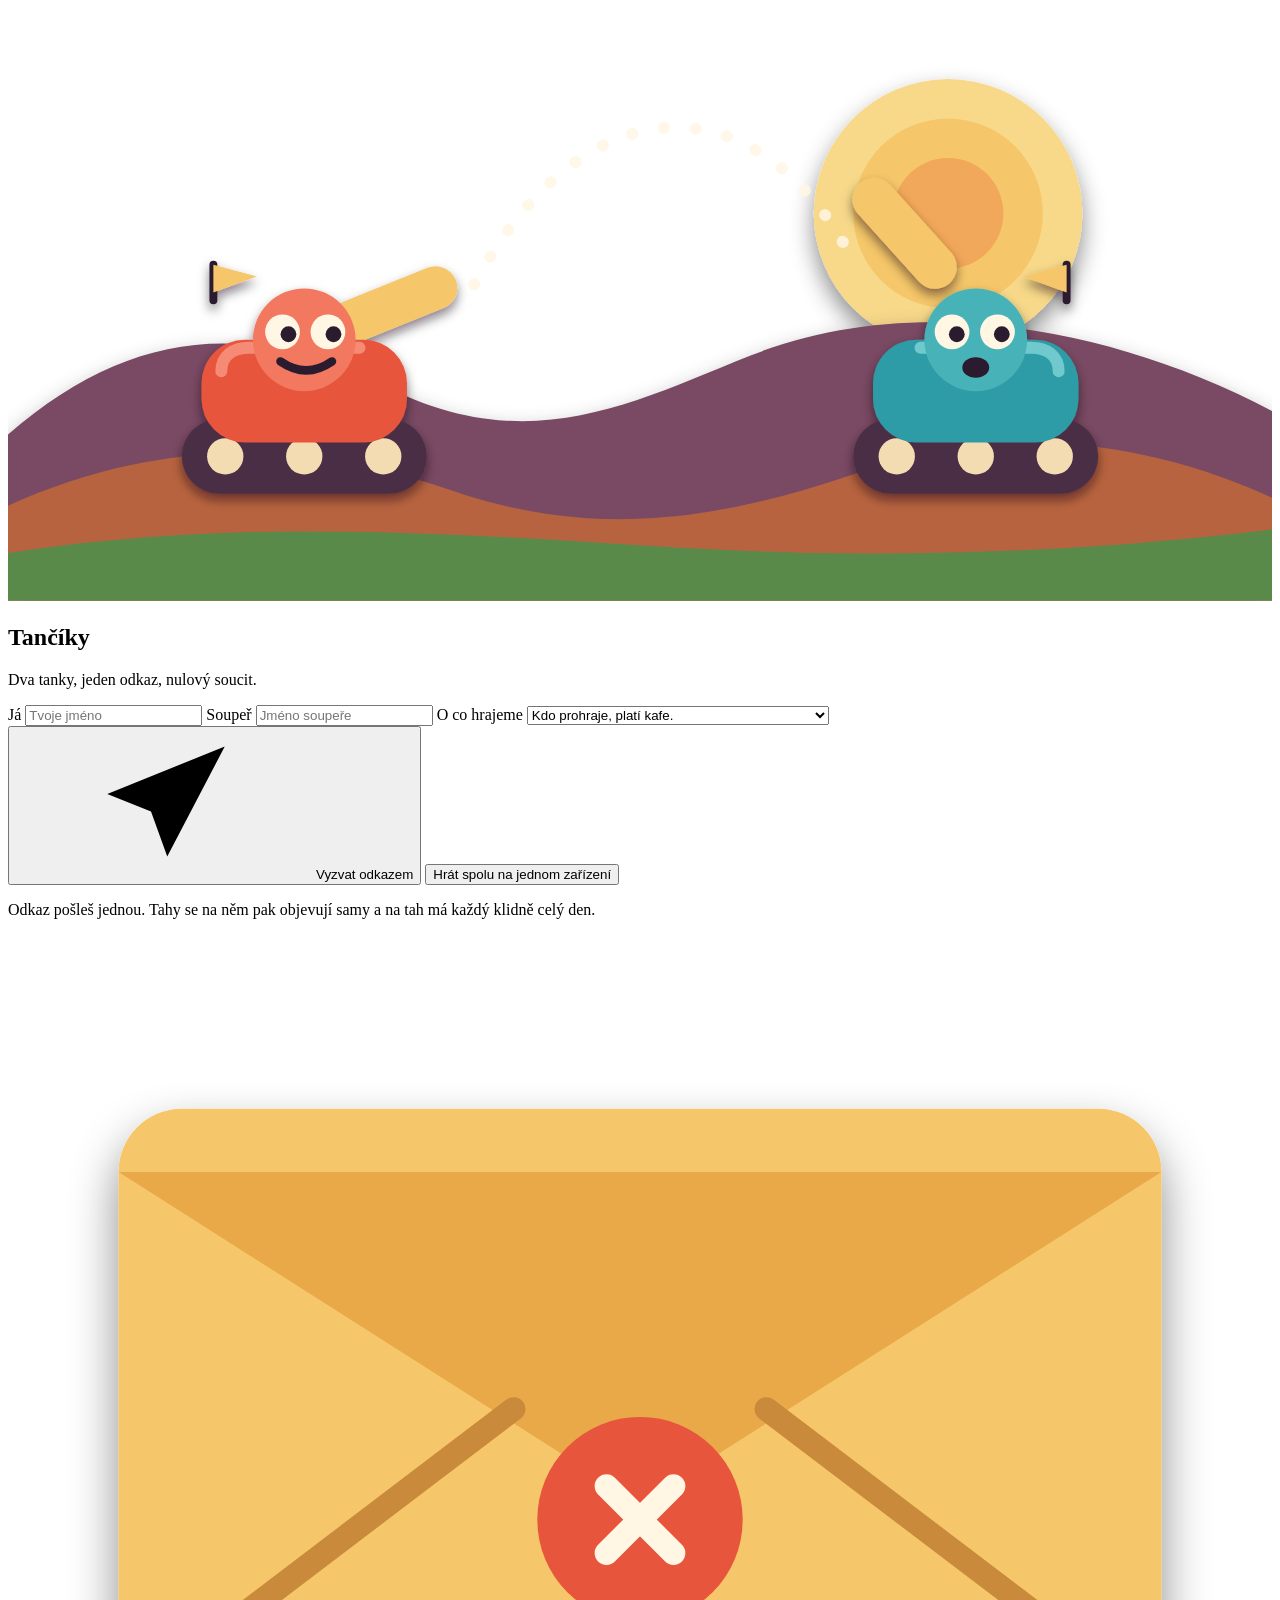
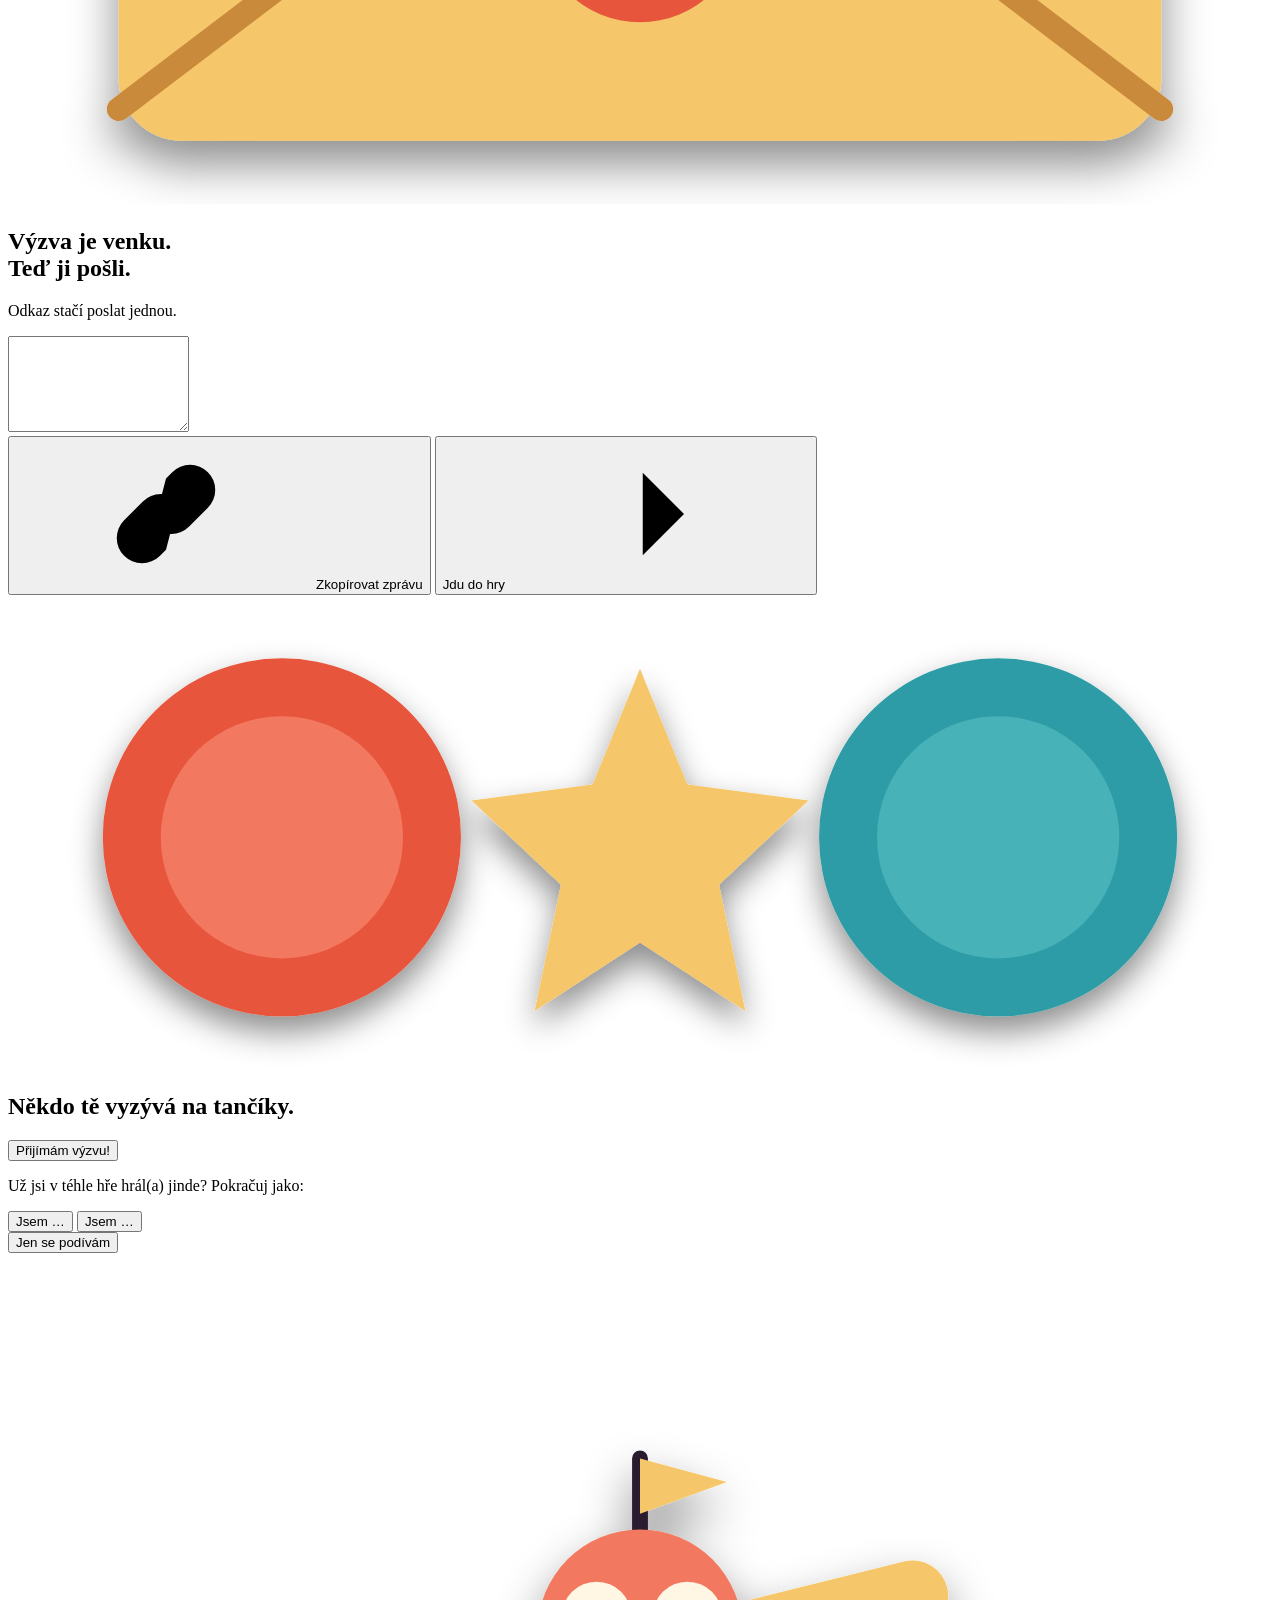
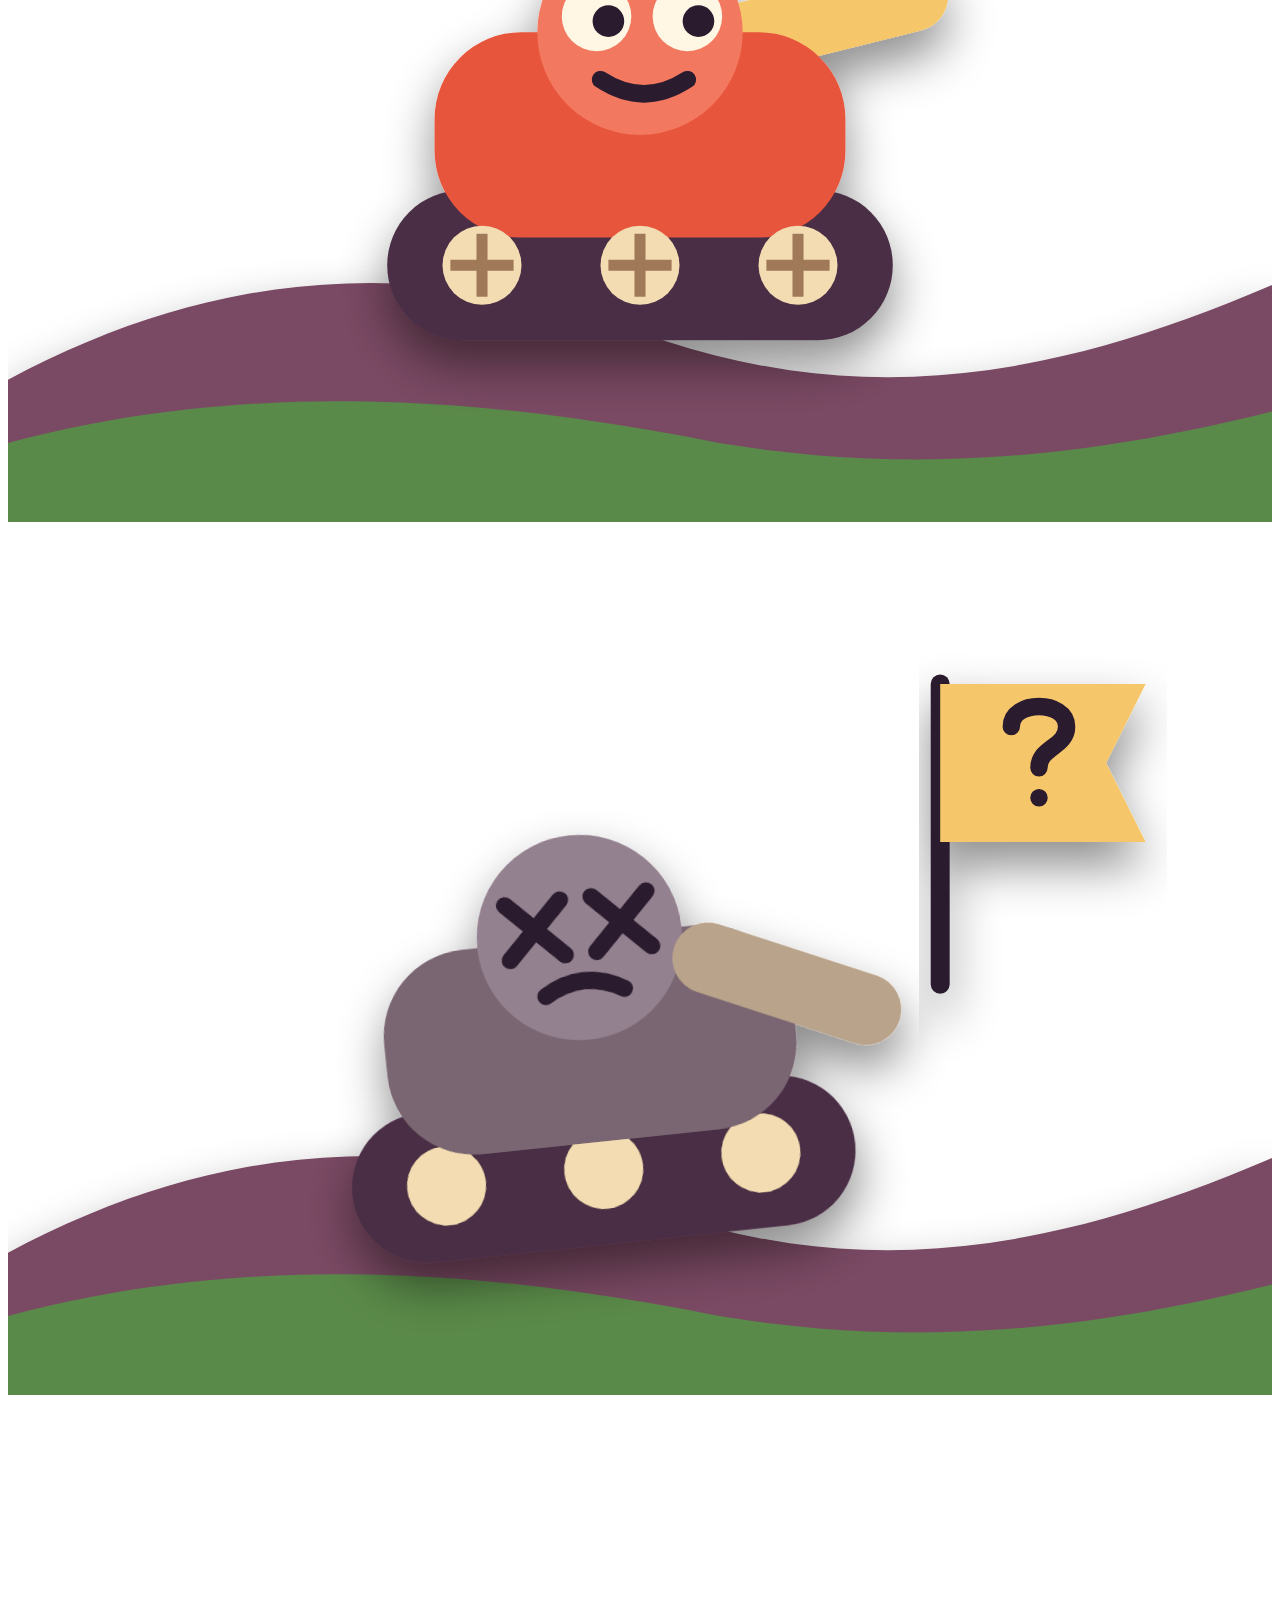
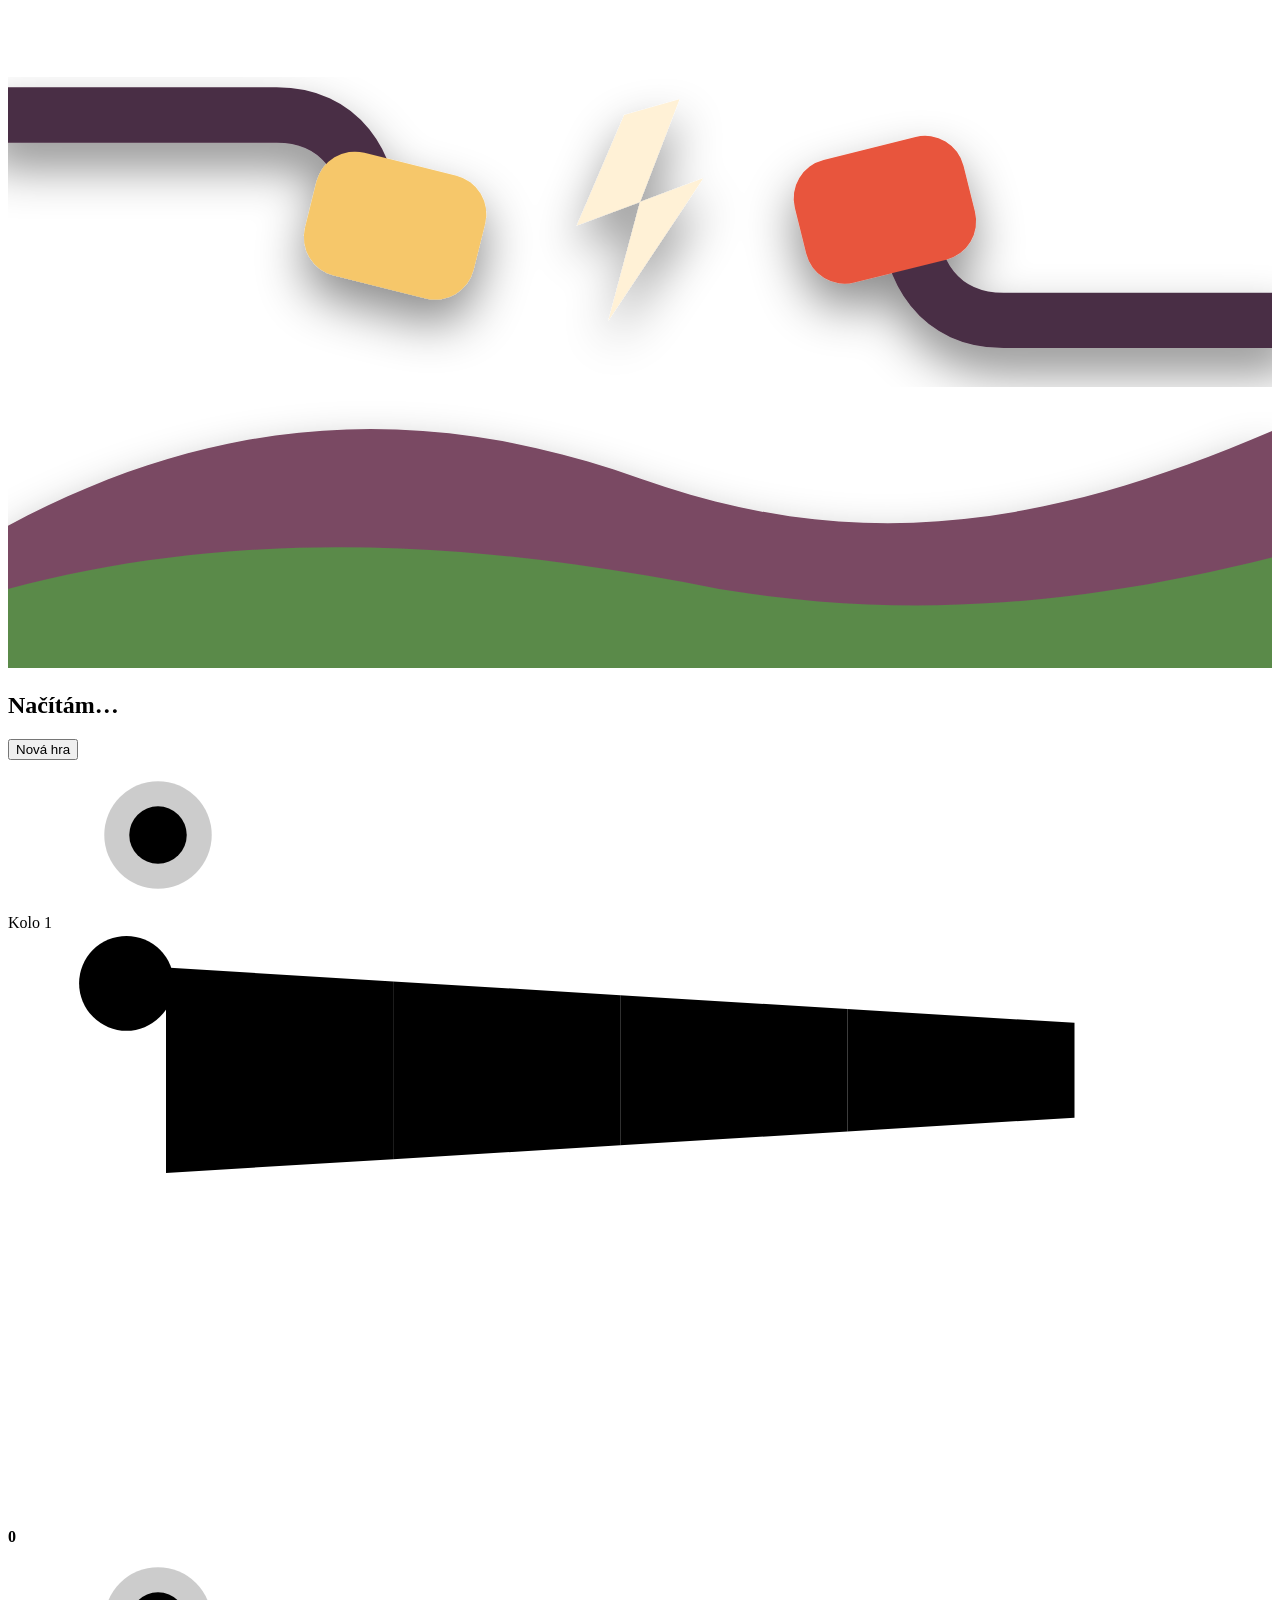
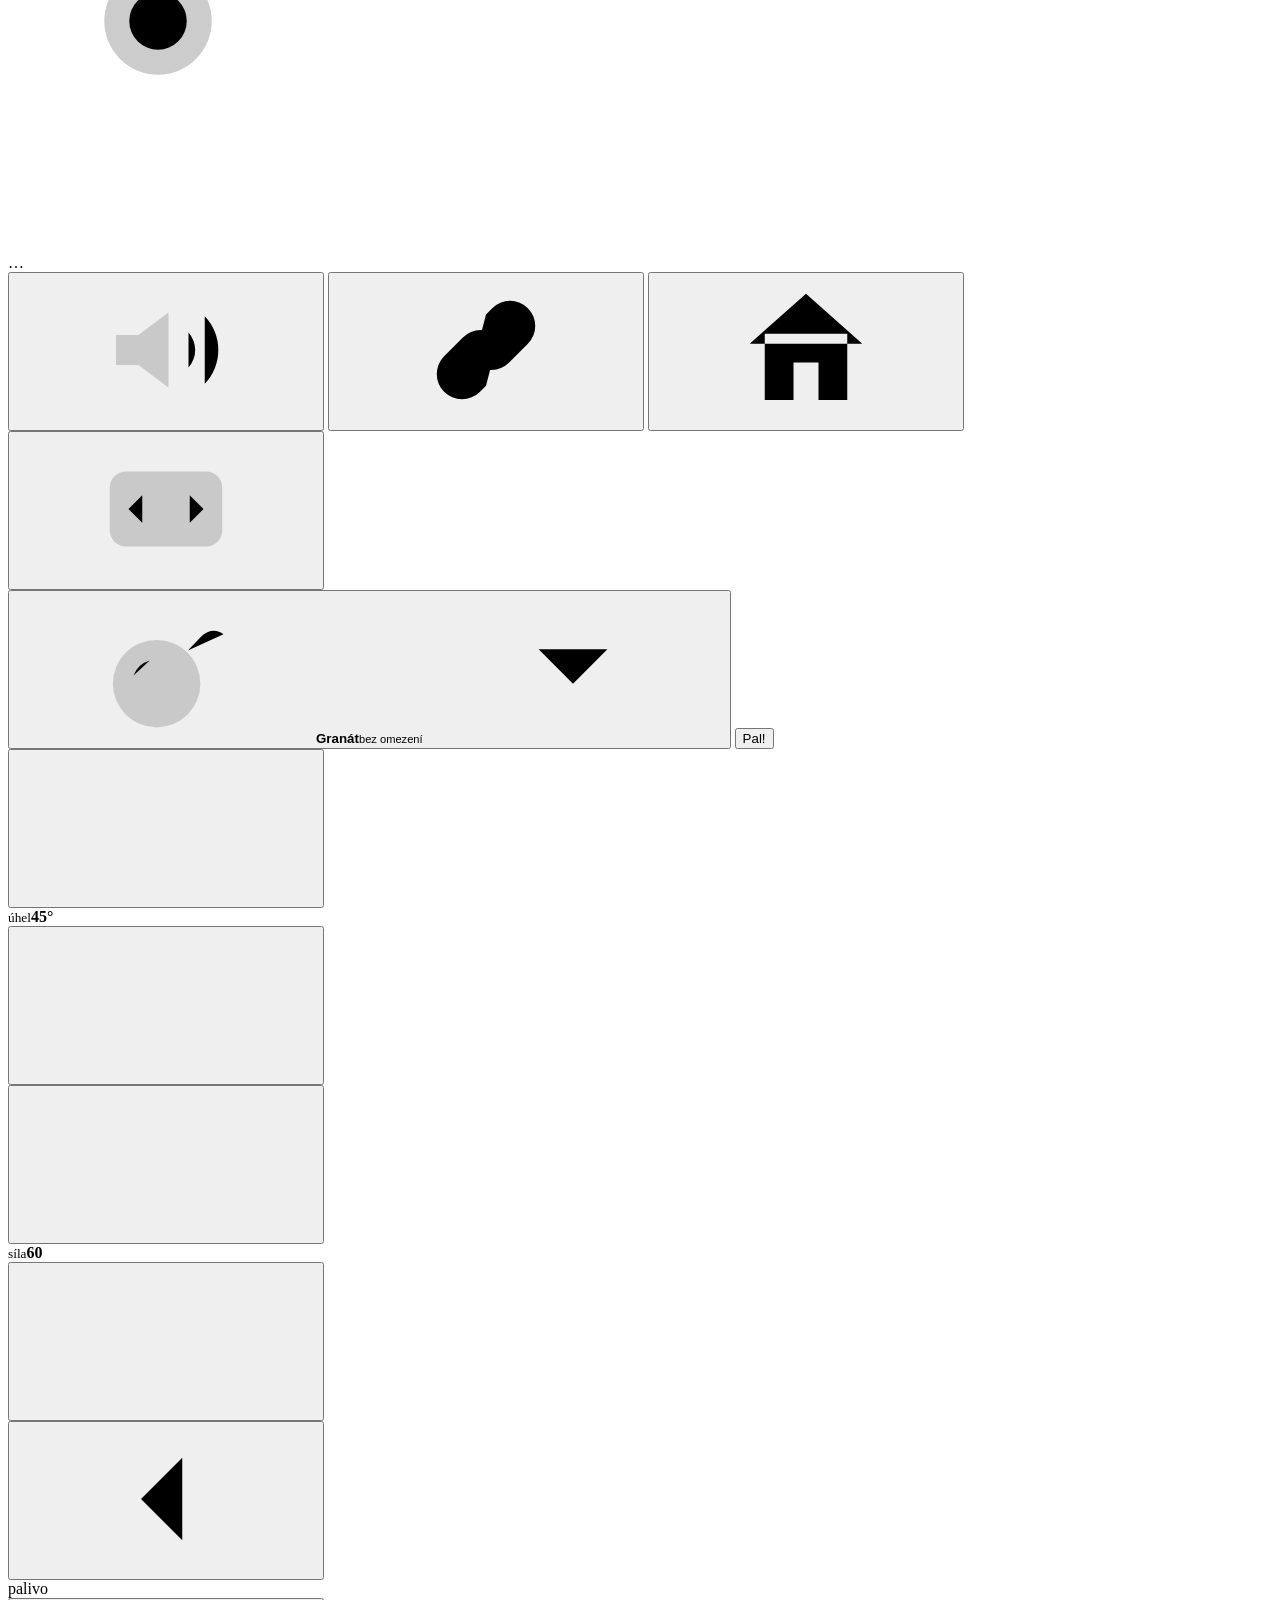
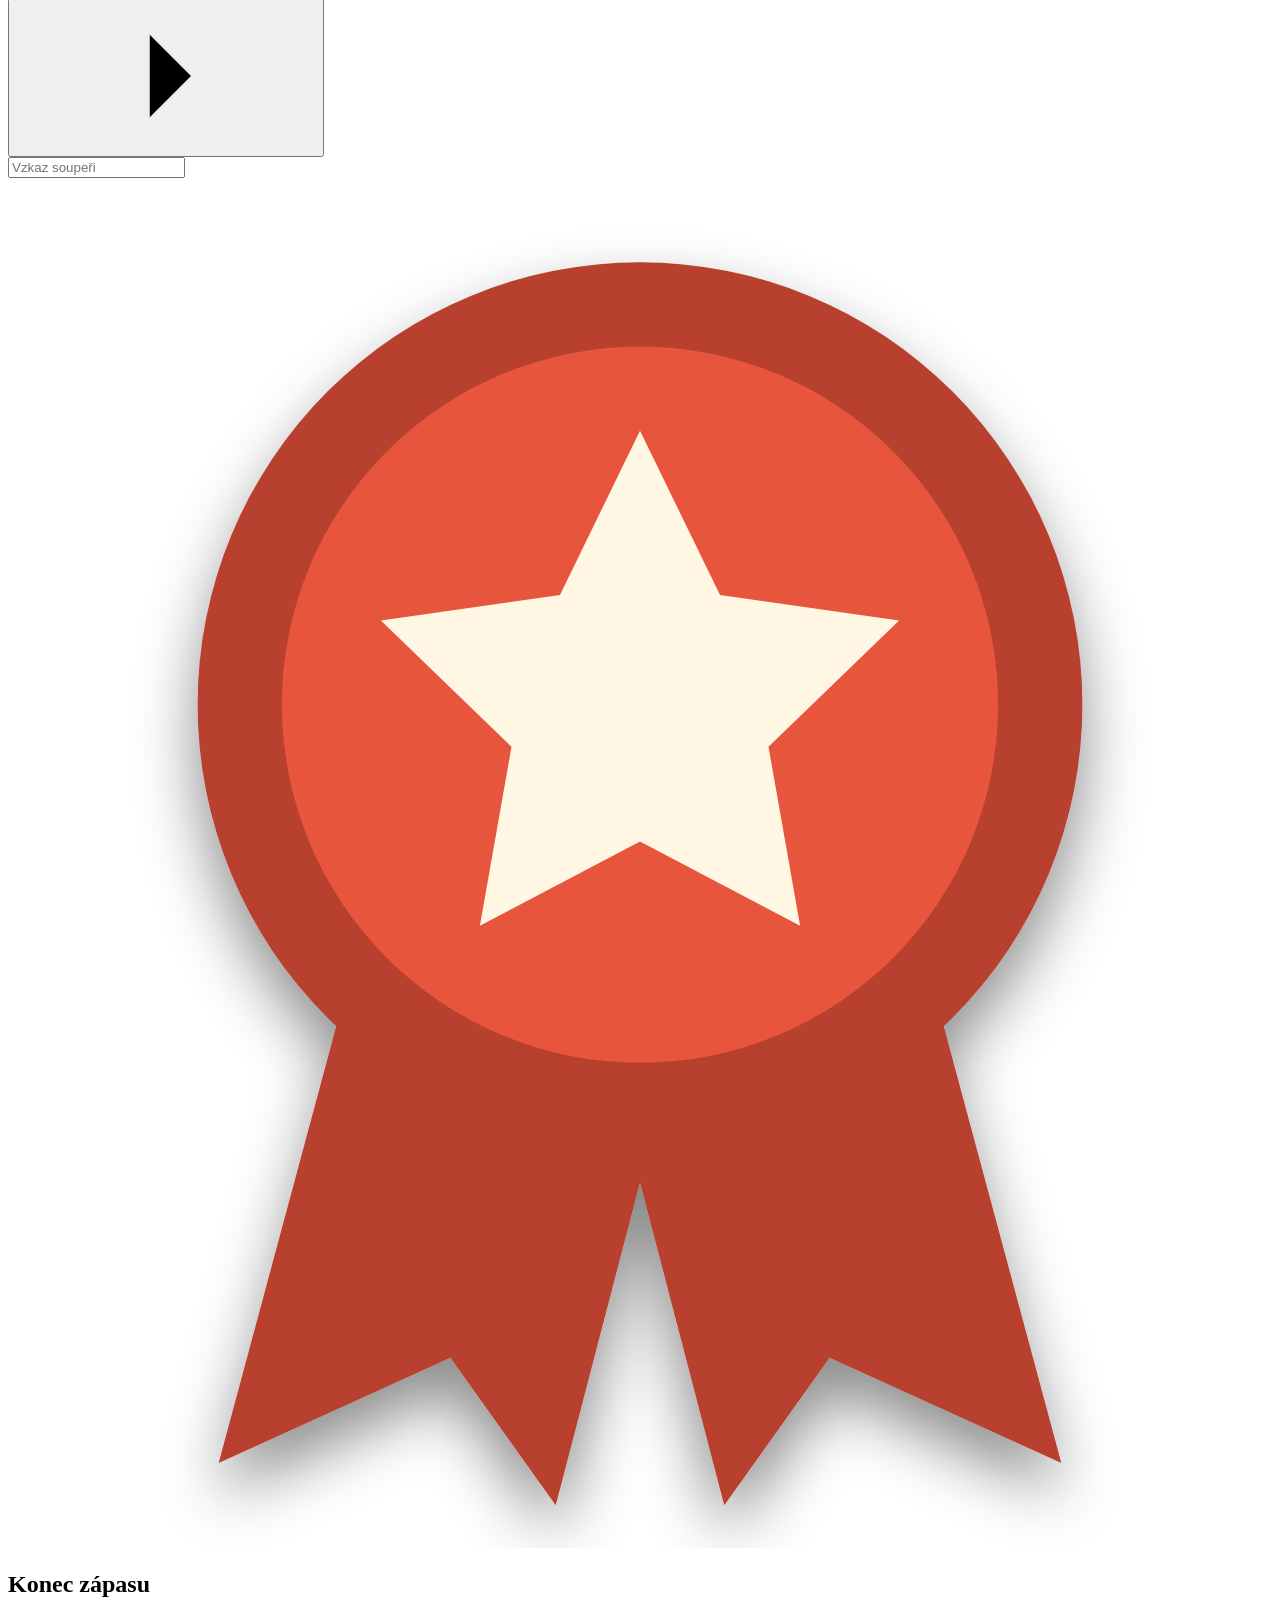
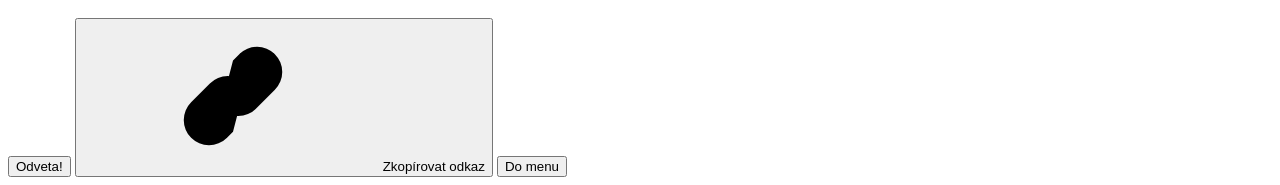
==== src/index.src.html @ 61b07a74 "Tančíky: tahová tanková hra pro dva na jednom odkazu Deterministický celočíselný engine, Canvas 2D p" ====
<!doctype html>
<html lang="cs">
<head>
<meta charset="utf-8">
<meta name="viewport" content="width=device-width, initial-scale=1, viewport-fit=cover, user-scalable=no">
<meta name="theme-color" content="#2a1a2e">
<meta name="apple-mobile-web-app-capable" content="yes">
<meta name="mobile-web-app-capable" content="yes">
<meta name="apple-mobile-web-app-status-bar-style" content="black-translucent">
<meta name="apple-mobile-web-app-title" content="Tančíky">
<meta name="format-detection" content="telephone=no">
<meta name="description" content="Tančíky: tahová tanková přestřelka pro dva na jednom odkazu.">
<title>Tančíky</title>
<link rel="preconnect" href="https://fonts.googleapis.com">
<link rel="preconnect" href="https://fonts.gstatic.com" crossorigin>
<link href="https://fonts.googleapis.com/css2?family=Atkinson+Hyperlegible:wght@400;700&family=Lilita+One&display=swap" rel="stylesheet">
<link rel="icon" href="data:image/svg+xml,%3Csvg xmlns='http://www.w3.org/2000/svg' viewBox='0 0 64 64'%3E%3Crect width='64' height='64' rx='14' fill='%232a1a2e'/%3E%3Crect x='9' y='38' width='46' height='14' rx='7' fill='%234a2f45'/%3E%3Crect x='13' y='27' width='38' height='17' rx='7' fill='%23e8543c'/%3E%3Ccircle cx='32' cy='27' r='10' fill='%23f2795f'/%3E%3Crect x='36' y='14' width='22' height='7' rx='3' transform='rotate(-25 36 20)' fill='%23f6c76a'/%3E%3C/svg%3E">
<style>/*@include game.css*/</style>
</head>
<body data-view="setup">

<!-- ikony: jedna sada, 24x24, tah 2, kulaté konce -->
<svg width="0" height="0" style="position:absolute" aria-hidden="true" focusable="false">
  <defs>
    <filter id="fi1" x="-10%" y="-10%" width="120%" height="140%"><feDropShadow dx="0" dy="3" stdDeviation="3" flood-color="#10060f" flood-opacity=".45"/></filter>
    <symbol id="i-bomb" viewBox="0 0 24 24"><circle cx="10.5" cy="14.5" r="7" fill="currentColor" fill-opacity=".16"/><path d="M15.5 9.2 17.6 7c1.2-1.2 2.6-1.2 3.6-.4M20 2.8v1.6M22.4 5.2H21M18.6 3.2l-.9.9"/><path d="M6.8 13.2a4 4 0 0 1 2.6-2.4"/></symbol>
    <symbol id="i-triple" viewBox="0 0 24 24"><circle cx="6.5" cy="16.5" r="3.4" fill="currentColor" fill-opacity=".16"/><circle cx="17.5" cy="16.5" r="3.4" fill="currentColor" fill-opacity=".16"/><circle cx="12" cy="7" r="3.4" fill="currentColor" fill-opacity=".16"/><path d="M12 12v2.4M9 19.6h6" opacity=".55"/></symbol>
    <symbol id="i-mirv" viewBox="0 0 24 24"><circle cx="12" cy="6.2" r="3.6" fill="currentColor" fill-opacity=".16"/><path d="M10.4 9.6 6.4 15.2M12 10v5M13.6 9.6l4 5.6" stroke-dasharray="1.6 2.4"/><circle cx="5.4" cy="18.6" r="2.2"/><circle cx="12" cy="19.6" r="2.2"/><circle cx="18.6" cy="18.6" r="2.2"/></symbol>
    <symbol id="i-roller" viewBox="0 0 24 24"><circle cx="14" cy="13" r="7" fill="currentColor" fill-opacity=".16"/><path d="M14 6v14M7 13h14M9 8l10 10M19 8 9 18" opacity=".5"/><path d="M1.8 8.6h3.2M1.2 13h2.6M2 17.4h3"/></symbol>
    <symbol id="i-drill" viewBox="0 0 24 24"><path d="M7 3.5h10l-2.2 8L12 21l-2.8-9.5z" fill="currentColor" fill-opacity=".16"/><path d="M8.4 8l7.2-1.8M9.8 12.2l4.6-1.3"/></symbol>
    <symbol id="i-napalm" viewBox="0 0 24 24"><path d="M12 2c.8 4 6.2 6 6.2 12a6.2 6.2 0 0 1-12.4 0c0-3 1.4-4.6 3-6.2.3 2 1.2 3.2 2.4 3.6C10.6 8.6 10.6 5 12 2z" fill="currentColor" fill-opacity=".16"/><path d="M12 21.2a3 3 0 0 1-3-3c0-1.8 1.6-2.6 3-4.8 1.4 2.2 3 3 3 4.8a3 3 0 0 1-3 3z"/></symbol>
    <symbol id="i-dirt" viewBox="0 0 24 24"><path d="M2.5 19.5h19M4.2 19.5C5.4 14 8.2 10.6 12 10.6s6.6 3.4 7.8 8.9" fill="currentColor" fill-opacity=".16"/><path d="M8.6 6.4h.01M12.4 4.2h.01M16 7.2h.01" stroke-width="3"/></symbol>
    <symbol id="i-bouncer" viewBox="0 0 24 24"><circle cx="18" cy="5.8" r="3.2" fill="currentColor" fill-opacity=".16"/><path d="M2.5 4.5C5 5.5 6.4 19.6 10.2 19.6c3 0 3.6-6.4 5.2-10" stroke-dasharray="0.1 3.4" stroke-width="2.4"/><path d="M2 21h20"/></symbol>
    <symbol id="i-spray" viewBox="0 0 24 24"><path d="M3.6 20.4 9 15" /><path d="M11 12.6 12.6 11M15 9.2l1.4-1.2M18.6 6.4 20 5.4M12 16l2.2-.4M16 15.6l2.4-.4M20 15.2l1-.1M9 11.4l.8-2M10.4 7.6l.8-2" stroke-dasharray="2.2 2.4" opacity=".8"/><circle cx="6" cy="18" r="2.4" fill="currentColor" fill-opacity=".16"/></symbol>

    <symbol id="i-nuke" viewBox="0 0 24 24"><path d="M12 2.2 14.4 8l6-.8-3.6 4.8 3.6 4.8-6-.8L12 21.8 9.6 16l-6 .8L7.2 12 3.6 7.2l6 .8z" fill="currentColor" fill-opacity=".16"/><circle cx="12" cy="12" r="2.6"/></symbol>
    <symbol id="i-leaper" viewBox="0 0 24 24"><path d="M2.5 19.5c1.6-8 3.6-8 5.2 0 1.6-8 3.6-8 5.2 0 1.6-8 3.6-8 5.2 0" stroke-dasharray="0.1 3.6" stroke-width="2.6"/><circle cx="20.2" cy="18" r="2.4" fill="currentColor" fill-opacity=".16"/><path d="M2 21.5h20"/></symbol>
    <symbol id="i-shield" viewBox="0 0 24 24"><path d="M12 2.6 19.6 5.6v6c0 4.9-3.2 8.2-7.6 9.8-4.4-1.6-7.6-4.9-7.6-9.8v-6z" fill="currentColor" fill-opacity=".16"/><path d="m8.6 12 2.4 2.4 4.4-4.8"/></symbol>
    <symbol id="i-teleport" viewBox="0 0 24 24"><circle cx="12" cy="12" r="9" stroke-dasharray="3.2 3.1"/><circle cx="12" cy="12" r="4.6" fill="currentColor" fill-opacity=".16"/><path d="M12 12h.01" stroke-width="3"/></symbol>
    <symbol id="i-repair" viewBox="0 0 24 24"><path d="M14.4 3.4a5 5 0 0 0-4.6 6.9l-6.4 6.4a2.1 2.1 0 0 0 3 3l6.4-6.4a5 5 0 0 0 6.9-4.6l-3.1 3.1-2.8-.6-.6-2.8 3.1-3.1z" fill="currentColor" fill-opacity=".16"/></symbol>
    <symbol id="i-calm" viewBox="0 0 24 24"><path d="M3 9h10.5a2.8 2.8 0 1 0-2.8-2.8M3 14h14.5a3 3 0 1 1-3 3M3 19h5.5"/></symbol>
    <symbol id="i-airstrike" viewBox="0 0 24 24"><path d="M21.4 2.8 2.6 10.4l6.6 2.8 2.6 7.2z" fill="currentColor" fill-opacity=".16"/><path d="m9.2 13.2 12.2-10.4"/></symbol>
    <symbol id="i-magnet" viewBox="0 0 24 24"><path d="M4.6 3.2v9a7.4 7.4 0 0 0 14.8 0v-9h-4.2v9a3.2 3.2 0 0 1-6.4 0v-9z" fill="currentColor" fill-opacity=".16"/><path d="M4.6 7.4h4.2M15.2 7.4h4.2"/></symbol>
    <symbol id="i-antigrav" viewBox="0 0 24 24"><path d="M12 2.4c3.6 0 6.2 2.6 6.2 6 0 3.8-3.2 6.6-6.2 7.8-3-1.2-6.2-4-6.2-7.8 0-3.4 2.6-6 6.2-6z" fill="currentColor" fill-opacity=".16"/><path d="m12 16.2-1.4 2.2h2.8zM12 18.6c-1.2 1.6 1.2 2.6 0 4"/></symbol>

    <symbol id="i-armor" viewBox="0 0 24 24"><path d="M7.4 3 3 7.2l3 3.2v10.2h12V10.4l3-3.2L16.6 3C15.8 5 14 6 12 6S8.2 5 7.4 3z" fill="currentColor" fill-opacity=".16"/><path d="M9.5 14h5M9.5 17h5" opacity=".6"/></symbol>
    <symbol id="i-fuel" viewBox="0 0 24 24"><path d="M5.6 7.6h9.8a1 1 0 0 1 1 1V20.4h-11.8V8.6a1 1 0 0 1 1-1z" fill="currentColor" fill-opacity=".16"/><path d="M8 7.6V4.4h4.2l2.4 3.2"/><path d="M19.4 13.4c.9 1.4 1.6 2.1 1.6 2.9a1.7 1.7 0 0 1-3.4 0c0-.8.7-1.5 1.8-2.9z"/></symbol>
    <symbol id="i-preview" viewBox="0 0 24 24"><path d="M2.2 12S6 5.4 12 5.4 21.8 12 21.8 12 18 18.6 12 18.6 2.2 12 2.2 12z" fill="currentColor" fill-opacity=".16"/><circle cx="12" cy="12" r="3"/></symbol>
    <symbol id="i-slots" viewBox="0 0 24 24"><path d="M4 8.4h16v12H4z" fill="currentColor" fill-opacity=".16"/><path d="M8 8.4V5h8v3.4M12 12.2v5M9.5 14.7h5"/></symbol>

    <symbol id="i-coin" viewBox="0 0 24 24"><circle cx="12" cy="12" r="8.6" fill="currentColor" fill-opacity=".2"/><circle cx="12" cy="12" r="4.6"/></symbol>
    <symbol id="i-link" viewBox="0 0 24 24"><path d="M10 14a4 4 0 0 0 5.7 0l3-3A4 4 0 0 0 13 5.3l-1 1M14 10a4 4 0 0 0-5.7 0l-3 3A4 4 0 0 0 11 18.7l1-1"/></symbol>
    <symbol id="i-home" viewBox="0 0 24 24"><path d="m3 11 9-8 9 8M5.4 9.4V20h4.6v-6h4v6h4.6V9.4"/></symbol>
    <symbol id="i-skip" viewBox="0 0 24 24"><path d="M5 5.4 14.4 12 5 18.6zM18 5.4v13.2"/></symbol>
    <symbol id="i-minus" viewBox="0 0 24 24"><path d="M5.5 12h13"/></symbol>
    <symbol id="i-plus" viewBox="0 0 24 24"><path d="M5.5 12h13M12 5.5v13"/></symbol>
    <symbol id="i-left" viewBox="0 0 24 24"><path d="m14.6 5.4-6.6 6.6 6.6 6.6"/></symbol>
    <symbol id="i-right" viewBox="0 0 24 24"><path d="m9.4 5.4 6.6 6.6-6.6 6.6"/></symbol>
    <symbol id="i-caret" viewBox="0 0 24 24"><path d="m6.5 9 5.5 5.5L17.5 9"/></symbol>
    <symbol id="i-cart" viewBox="0 0 24 24"><path d="M5 8.4h14l-1 12H6z" fill="currentColor" fill-opacity=".16"/><path d="M9 8.4V6.6a3 3 0 0 1 6 0v1.8"/></symbol>
    <symbol id="i-check" viewBox="0 0 24 24"><path d="m5.4 12.6 4.4 4.4L18.8 7.4"/></symbol>
    <symbol id="i-close" viewBox="0 0 24 24"><path d="m6 6 12 12M18 6 6 18"/></symbol>
    <symbol id="i-send" viewBox="0 0 24 24"><path d="M21.4 2.8 2.6 10.4l7 2.8 2.6 7.2z"/></symbol>
    <symbol id="i-star" viewBox="0 0 24 24"><path d="M12 2.6l2.8 5.8 6.3.9-4.6 4.4 1.1 6.3L12 17l-5.6 3 1.1-6.3L2.9 9.3l6.3-.9z" stroke-linejoin="round"/></symbol>
    <symbol id="i-fullscreen" viewBox="0 0 24 24"><path d="M4 9V4h5M20 9V4h-5M4 15v5h5M20 15v5h-5"/></symbol>
    <symbol id="i-fullscreen-exit" viewBox="0 0 24 24"><path d="M9 4v5H4M15 4v5h5M9 20v-5H4M15 20v-5h5"/></symbol>
    <symbol id="i-fit" viewBox="0 0 24 24"><rect x="3" y="6" width="18" height="12" rx="2.6" fill="currentColor" fill-opacity=".16"/><path d="M8.2 9.8 6 12l2.2 2.2M15.8 9.8 18 12l-2.2 2.2M6.4 12h11.2"/></symbol>
    <symbol id="i-focus" viewBox="0 0 24 24"><circle cx="12" cy="12" r="6.2" fill="currentColor" fill-opacity=".16"/><circle cx="12" cy="12" r="1.8"/><path d="M12 2.8v4M12 17.2v4M2.8 12h4M17.2 12h4"/></symbol>
    <symbol id="i-sound" viewBox="0 0 24 24"><path d="M4 9.6h3.6L12.4 6v12l-4.8-3.6H4z" fill="currentColor" fill-opacity=".16"/><path d="M15.6 9.2a4.2 4.2 0 0 1 0 5.6M18.2 6.6a7.8 7.8 0 0 1 0 10.8"/></symbol>
    <symbol id="i-mute" viewBox="0 0 24 24"><path d="M4 9.6h3.6L12.4 6v12l-4.8-3.6H4z" fill="currentColor" fill-opacity=".16"/><path d="m16 9.6 5 4.8M21 9.6l-5 4.8"/></symbol>
    <symbol id="i-share" viewBox="0 0 24 24"><path d="M12 14.6V3.4M8.2 7 12 3.2 15.8 7M6.4 10.4H5.2v10h13.6v-10h-1.2"/></symbol>
  </defs>
</svg>

<div id="app">

  <aside class="a2hs" id="a2hs" hidden role="note">
    <span class="a2hs-ic"><svg class="ic"><use href="#i-share"/></svg></span>
    <p><b>Přidat na plochu.</b> V Safari klepni na Sdílet a pak na Přidat na plochu. Tančíky pak poběží na celou obrazovku.</p>
    <button type="button" class="icon small" id="a2hsClose" aria-label="Skrýt nápovědu"><svg class="ic"><use href="#i-close"/></svg></button>
  </aside>

  <!-- ============ SETUP ============ -->
  <section class="screen" id="v-setup" data-screen="setup">
    <div class="scroll">
      <div class="setup-wrap">
        <header class="logo">
          <svg class="logo-art" viewBox="0 0 320 150" aria-hidden="true">
            <defs>
              <filter id="ps" x="-10%" y="-10%" width="120%" height="140%"><feDropShadow dx="0" dy="3" stdDeviation="3" flood-color="#10060f" flood-opacity=".45"/></filter>
              <filter id="ps2" x="-10%" y="-10%" width="120%" height="140%"><feDropShadow dx="0" dy="1.5" stdDeviation="1.4" flood-color="#10060f" flood-opacity=".5"/></filter>
            </defs>
            <g filter="url(#ps)">
              <circle cx="238" cy="52" r="34" fill="#f8d98a"/>
              <circle cx="238" cy="52" r="24" fill="#f6c76a"/>
              <circle cx="238" cy="52" r="14" fill="#f2a85a"/>
            </g>
            <g filter="url(#ps)">
              <path d="M0 108c30-26 60-30 96-12 36 18 62 4 92-8 40-16 90-8 132 14v48H0z" fill="#7a4a63"/>
              <path d="M0 126c40-18 76-16 112-4 40 14 74 6 108-6 38-12 74-4 100 8v26H0z" fill="#b8643f"/>
              <path d="M0 138c50-8 100-6 160-2 60 4 110 2 160-4v18H0z" fill="#5a8a4a"/>
            </g>
            <g filter="url(#ps2)" transform="translate(44 70)">
              <rect x="0" y="34" width="62" height="19" rx="9.5" fill="#4a2f45"/>
              <circle cx="11" cy="43.5" r="4.6" fill="#f3dcb2"/><circle cx="31" cy="43.5" r="4.6" fill="#f3dcb2"/><circle cx="51" cy="43.5" r="4.6" fill="#f3dcb2"/>
              <rect x="38" y="6" width="34" height="11" rx="5.5" transform="rotate(-22 38 12)" fill="#f6c76a"/>
              <rect x="5" y="14" width="52" height="26" rx="11" fill="#e8543c"/>
              <path d="M10 22c0-4 3-6 7-6h28" stroke="#f58a74" stroke-width="3" fill="none" stroke-linecap="round"/>
              <circle cx="31" cy="14" r="13" fill="#f2795f"/>
              <circle cx="25.5" cy="12" r="4.4" fill="#fff6e4"/><circle cx="37" cy="12" r="4.4" fill="#fff6e4"/>
              <circle cx="27" cy="12.6" r="2" fill="#2a1a2e"/><circle cx="38.4" cy="12.6" r="2" fill="#2a1a2e"/>
              <path d="M25 19.5q6.5 4.5 13 0" stroke="#2a1a2e" stroke-width="2.2" fill="none" stroke-linecap="round"/>
              <path d="M8 4v-9" stroke="#2a1a2e" stroke-width="2" stroke-linecap="round"/><path d="M8-5l11 3-11 4z" fill="#f6c76a"/>
            </g>
            <g filter="url(#ps2)" transform="translate(276 70) scale(-1 1)">
              <rect x="0" y="34" width="62" height="19" rx="9.5" fill="#4a2f45"/>
              <circle cx="11" cy="43.5" r="4.6" fill="#f3dcb2"/><circle cx="31" cy="43.5" r="4.6" fill="#f3dcb2"/><circle cx="51" cy="43.5" r="4.6" fill="#f3dcb2"/>
              <rect x="38" y="-6" width="34" height="11" rx="5.5" transform="rotate(-48 38 0)" fill="#f6c76a"/>
              <rect x="5" y="14" width="52" height="26" rx="11" fill="#2e9ca6"/>
              <path d="M10 22c0-4 3-6 7-6h28" stroke="#6fc9cd" stroke-width="3" fill="none" stroke-linecap="round"/>
              <circle cx="31" cy="14" r="13" fill="#47b3b8"/>
              <circle cx="25.5" cy="12" r="4.4" fill="#fff6e4"/><circle cx="37" cy="12" r="4.4" fill="#fff6e4"/>
              <circle cx="24.4" cy="12.6" r="2" fill="#2a1a2e"/><circle cx="35.8" cy="12.6" r="2" fill="#2a1a2e"/>
              <ellipse cx="31" cy="21" rx="3.4" ry="2.6" fill="#2a1a2e"/>
              <path d="M8 4v-9" stroke="#2a1a2e" stroke-width="2" stroke-linecap="round"/><path d="M8-5l11 3-11 4z" fill="#f6c76a"/>
            </g>
            <path d="M118 70C146 18 190 18 214 64" stroke="#fff6e4" stroke-width="3" stroke-dasharray="0.1 8" stroke-linecap="round" fill="none" opacity=".85"/>
          </svg>
          <h1>Tančíky</h1>
          <p class="tag">Dva tanky, jeden odkaz, nulový soucit.</p>
        </header>

        <form id="setupForm" class="sheetcard" autocomplete="off">
          <label class="field">Já
            <input id="nameMe" name="me" maxlength="16" required placeholder="Tvoje jméno" autocomplete="off">
          </label>
          <label class="field">Soupeř
            <input id="nameOpp" name="opp" maxlength="16" required placeholder="Jméno soupeře" autocomplete="off">
          </label>
          <label class="field">O co hrajeme
            <select id="stakeSel">
              <option value="1" selected>Kdo prohraje, platí kafe.</option>
              <option value="2">Vítěz vybírá místo na rande.</option>
              <option value="3">Kdo prohraje, zve na zmrzlinu.</option>
              <option value="4">Vítěz vybírá film na večer.</option>
              <option value="5">Kdo prohraje, pravdivě odpoví na jednu otázku.</option>
              <option value="6">Jen o čest.</option>
              <option value="c">Vlastní sázka…</option>
              <option value="">Bez sázky</option>
            </select>
          </label>
          <label class="field" id="customWrap" hidden>Vlastní sázka
            <input id="stakeCustom" maxlength="32" placeholder="Např. kdo prohraje, myje nádobí">
          </label>
          <div class="actions">
            <button type="submit" class="btn primary big" id="createBtn"><svg class="ic"><use href="#i-send"/></svg>Vyzvat odkazem</button>
            <button type="button" class="btn big" id="localBtn">Hrát spolu na jednom zařízení</button>
          </div>
          <p class="fine">Odkaz pošleš jednou. Tahy se na něm pak objevují samy a na tah má každý klidně celý den.</p>
        </form>

        <div id="recentWrap" class="recent" hidden>
          <h2>Naposledy hrané</h2>
          <div id="recentList"></div>
        </div>
      </div>
    </div>
  </section>

  <!-- ============ SHARE ============ -->
  <section class="screen" id="v-share" data-screen="share">
    <div class="scroll">
      <div class="setup-wrap narrow">
        <svg class="art-envelope" viewBox="0 0 160 110" aria-hidden="true">
          <defs><filter id="es" x="-10%" y="-10%" width="120%" height="140%"><feDropShadow dx="0" dy="3" stdDeviation="3" flood-color="#10060f" flood-opacity=".45"/></filter></defs>
          <g filter="url(#es)">
            <rect x="14" y="22" width="132" height="80" rx="8" fill="#f6c76a"/>
            <path d="M14 30l66 42 66-42" fill="#e9a948"/>
            <path d="M14 98l50-38M146 98 96 60" stroke="#c98a3a" stroke-width="3" fill="none" stroke-linecap="round"/>
            <circle cx="80" cy="74" r="13" fill="#e8543c"/>
            <path d="M74 74h12M80 68v12" stroke="#fff6e4" stroke-width="3" stroke-linecap="round" transform="rotate(45 80 74)"/>
          </g>
        </svg>
        <h1 class="h1">Výzva je venku.<br>Teď ji pošli.</h1>
        <p class="lead" id="shareMeta">Odkaz stačí poslat jednou.</p>
        <textarea id="shareMsg" rows="6" readonly aria-label="Zpráva s odkazem"></textarea>
        <div class="actions">
          <button type="button" class="btn primary big" id="copyBtn"><svg class="ic"><use href="#i-link"/></svg>Zkopírovat zprávu</button>
          <button type="button" class="btn big" id="shareGo">Jdu do hry <svg class="ic"><use href="#i-right"/></svg></button>
        </div>
      </div>
    </div>
  </section>

  <!-- ============ INTRO ============ -->
  <section class="screen" id="v-intro" data-screen="intro">
    <div class="scroll">
      <div class="setup-wrap narrow">
        <svg class="art-vs" viewBox="0 0 240 90" aria-hidden="true">
          <defs><filter id="vs" x="-10%" y="-10%" width="120%" height="140%"><feDropShadow dx="0" dy="3" stdDeviation="3" flood-color="#10060f" flood-opacity=".45"/></filter></defs>
          <g filter="url(#vs)">
            <circle cx="52" cy="46" r="34" fill="#e8543c"/><circle cx="52" cy="46" r="23" fill="#f2795f"/>
            <circle cx="188" cy="46" r="34" fill="#2e9ca6"/><circle cx="188" cy="46" r="23" fill="#47b3b8"/>
            <path d="M120 14l9 22 23 3-17 16 5 24-20-13-20 13 5-24-17-16 23-3z" fill="#f6c76a"/>
          </g>
        </svg>
        <h1 class="h1" id="introTitle">Někdo tě vyzývá na tančíky.</h1>
        <p class="lead" id="introStake"></p>
        <div class="actions">
          <button type="button" class="btn primary big" id="acceptBtn">Přijímám výzvu!</button>
        </div>
        <div class="claimbox">
          <p class="fine">Už jsi v téhle hře hrál(a) jinde? Pokračuj jako:</p>
          <div class="claimrow">
            <button type="button" class="btn small" id="claim0">Jsem …</button>
            <button type="button" class="btn small" id="claim1">Jsem …</button>
          </div>
          <button type="button" class="linkbtn" id="watchBtn">Jen se podívám</button>
        </div>
      </div>
    </div>
  </section>

  <!-- ============ INFO ============ -->
  <section class="screen" id="v-info" data-screen="info">
    <div class="scroll">
      <div class="setup-wrap narrow center">
        <div class="info-art" id="infoArt" data-kind="loading" aria-hidden="true">
          <svg class="a-loading" viewBox="0 0 160 110">
            <g filter="url(#fi1)"><path d="M0 92c26-14 52-16 80-6 28 10 52 6 80-6v30H0z" fill="#7a4a63"/><path d="M0 100c30-8 60-6 90 0 24 4 46 2 70-4v20H0z" fill="#5a8a4a"/></g>
            <g class="bob" filter="url(#fi1)" transform="translate(48 34)"><path d="M32 4V-8" stroke="#2a1a2e" stroke-width="2" stroke-linecap="round"/><path d="M32-8l11 3-11 4z" fill="#f6c76a"/>
              <rect x="30" y="14" width="42" height="9" rx="4.5" transform="rotate(-14 30 18)" fill="#f6c76a"/><rect x="0" y="34" width="64" height="19" rx="9.5" fill="#4a2f45"/>
              <rect x="6" y="14" width="52" height="26" rx="11" fill="#e8543c"/><circle cx="32" cy="14" r="13" fill="#f2795f"/><circle cx="26.5" cy="12" r="4.4" fill="#fff6e4"/><circle cx="38" cy="12" r="4.4" fill="#fff6e4"/><circle cx="28" cy="12.6" r="2" fill="#2a1a2e"/><circle cx="39.4" cy="12.6" r="2" fill="#2a1a2e"/><path d="M27 20q5.5 3.6 11 0" stroke="#2a1a2e" stroke-width="2.2" fill="none" stroke-linecap="round"/>
              <g class="wheel"><circle cx="12" cy="43.5" r="5" fill="#f3dcb2"/><path d="M12 39.5v8M8 43.5h8" stroke="#a07a58" stroke-width="1.4"/></g><g class="wheel"><circle cx="32" cy="43.5" r="5" fill="#f3dcb2"/><path d="M32 39.5v8M28 43.5h8" stroke="#a07a58" stroke-width="1.4"/></g><g class="wheel"><circle cx="52" cy="43.5" r="5" fill="#f3dcb2"/><path d="M52 39.5v8M48 43.5h8" stroke="#a07a58" stroke-width="1.4"/></g></g></svg>
          <svg class="a-missing" viewBox="0 0 160 110"><g filter="url(#fi1)"><path d="M0 92c26-14 52-16 80-6 28 10 52 6 80-6v30H0z" fill="#7a4a63"/><path d="M0 100c30-8 60-6 90 0 24 4 46 2 70-4v20H0z" fill="#5a8a4a"/></g>
            <g filter="url(#fi1)" transform="translate(42 38) rotate(-6 32 30)"><rect x="0" y="34" width="64" height="19" rx="9.5" fill="#4a2f45"/><circle cx="12" cy="43.5" r="5" fill="#f3dcb2"/><circle cx="32" cy="43.5" r="5" fill="#f3dcb2"/><circle cx="52" cy="43.5" r="5" fill="#f3dcb2"/>
              <rect x="6" y="14" width="52" height="26" rx="11" fill="#7a6672"/><circle cx="32" cy="14" r="13" fill="#948190"/><path d="M23 9l7 7M30 9l-7 7M34 9l7 7M41 9l-7 7" stroke="#2a1a2e" stroke-width="2.2" stroke-linecap="round"/><path d="M27 21q5 -3 10 0" stroke="#2a1a2e" stroke-width="2.2" fill="none" stroke-linecap="round"/>
              <rect x="44" y="12" width="30" height="9" rx="4.5" transform="rotate(24 44 16)" fill="#b9a38a"/></g>
            <g filter="url(#fi1)"><path d="M118 20v38" stroke="#2a1a2e" stroke-width="2.4" stroke-linecap="round"/><path d="M118 20h26l-5 10 5 10h-26z" fill="#f6c76a"/><path d="M127 25.4c0-3.4 7-3.4 7 0 0 2.6-3.5 2.6-3.5 5.2M130.5 34.4h.01" stroke="#2a1a2e" stroke-width="2.2" fill="none" stroke-linecap="round"/></g></svg>
          <svg class="a-error" viewBox="0 0 160 110"><g filter="url(#fi1)"><path d="M0 92c26-14 52-16 80-6 28 10 52 6 80-6v30H0z" fill="#7a4a63"/><path d="M0 100c30-8 60-6 90 0 24 4 46 2 70-4v20H0z" fill="#5a8a4a"/></g>
            <g filter="url(#fi1)"><path d="M0 40h34c8 0 12 6 12 14" stroke="#4a2f45" stroke-width="7" stroke-linecap="round" fill="none"/><rect x="38" y="46" width="22" height="16" rx="5" transform="rotate(14 49 54)" fill="#f6c76a"/><path d="M160 66h-34c-8 0-12-6-12-14" stroke="#4a2f45" stroke-width="7" stroke-linecap="round" fill="none"/><rect x="100" y="44" width="22" height="16" rx="5" transform="rotate(-14 111 52)" fill="#e8543c"/>
              <path class="spark" d="M78 40l-6 14 8-3-4 15 12-18-8 3 5-13z" fill="#fff1d6"/></g></svg>
        </div>
        <h1 class="h1" id="infoTitle">Načítám…</h1>
        <p class="lead" id="infoMeta"></p>
        <div class="actions">
          <button type="button" class="btn primary" id="infoRetry" hidden>Zkusit znovu</button>
          <button type="button" class="btn" id="infoNew">Nová hra</button>
        </div>
      </div>
    </div>
  </section>

  <!-- ============ PLAY ============ -->
  <section class="screen" id="v-play" data-screen="play">
    <div class="play">
      <header class="hud" id="hud">
        <div class="pcard" id="pc0" data-p="0">
          <div class="prow"><b class="pname"></b><span class="pips" aria-label="Vyhraná kola"></span></div>
          <div class="hpbar"><i></i><span class="hptxt"></span></div>
          <div class="pmeta"><span class="coins"><svg class="ic"><use href="#i-coin"/></svg><b></b></span><span class="shieldtag" hidden><svg class="ic"><use href="#i-shield"/></svg>štít</span></div>
        </div>
        <div class="hudmid">
          <div class="round" id="roundTxt">Kolo 1</div>
          <div class="wind" id="windBox" title="Vítr">
            <svg class="sock" id="windSock" viewBox="0 0 64 30" aria-hidden="true">
              <path class="pole" d="M6 3v26"/><circle class="knob" cx="6" cy="2.6" r="2.4"/>
              <g id="sockCloth"><path class="s1" d="M8 1.8 19.5 2.5v9L8 12.2z"/><path class="s2" d="M19.5 2.5 31 3.2v7.6l-11.5.7z"/><path class="s3" d="M31 3.2l11.5.7v6.2L31 10.8z"/><path class="s4" d="M42.5 3.9 54 4.6v4.8l-11.5.7z"/></g>
            </svg>
            <b id="windTxt">0</b>
          </div>
          <div class="series" id="seriesTxt"></div>
        </div>
        <div class="pcard right" id="pc1" data-p="1">
          <div class="prow"><b class="pname"></b><span class="pips" aria-label="Vyhraná kola"></span></div>
          <div class="hpbar"><i></i><span class="hptxt"></span></div>
          <div class="pmeta"><span class="coins"><svg class="ic"><use href="#i-coin"/></svg><b></b></span><span class="shieldtag" hidden><svg class="ic"><use href="#i-shield"/></svg>štít</span></div>
        </div>
      </header>

      <div class="stagewrap" id="stageWrap">
        <div class="stage" id="stage">
          <canvas id="cv" aria-label="Bojiště" role="img"></canvas>
          <div class="status" id="statusPill">…</div>
          <div class="tools" role="toolbar" aria-label="Nástroje">
            <button type="button" class="icon" id="fullscreenBtn" title="Celá obrazovka" aria-label="Celá obrazovka" hidden><svg class="ic"><use href="#i-fullscreen"/></svg></button>
            <button type="button" class="icon" id="muteBtn" title="Zvuk a vibrace" aria-label="Zvuk a vibrace" aria-pressed="false"><svg class="ic"><use href="#i-sound"/></svg></button>
            <button type="button" class="icon" id="copyTopBtn" title="Zkopírovat odkaz" aria-label="Zkopírovat odkaz"><svg class="ic"><use href="#i-link"/></svg></button>
            <button type="button" class="icon" id="leaveBtn" title="Zpět do menu" aria-label="Zpět do menu"><svg class="ic"><use href="#i-home"/></svg></button>
          </div>
          <button type="button" class="icon zoomfit" id="zoomFit" title="Celé bojiště" aria-label="Celé bojiště"><svg class="ic"><use href="#i-fit"/></svg></button>
          <div class="hint" id="aimHint" hidden role="note"><p><b>Míření:</b> táhni od tanku.<br><b>Mapa:</b> táhni jinde. <b>Zoom:</b> dva prsty.</p><button type="button" class="btn small" id="hintOk">Rozumím</button></div>
          <div class="netflag" id="netPill" hidden>Spojení vázne…</div>
          <div class="waitflag" id="waitPill" hidden></div>
          <button type="button" class="btn small skip" id="skipReplay" hidden><svg class="ic"><use href="#i-skip"/></svg>Přeskočit</button>
          <div class="bubble" id="bubble" hidden></div>
          <div class="banner" id="banner" hidden><b></b><span></span></div>
        </div>
      </div>

      <section class="ctrl" id="ctrl" aria-label="Ovládání">
        <button type="button" class="wbtn c-weapon" id="weaponBtn" aria-haspopup="listbox" aria-expanded="false">
          <span class="wico"><svg class="ic"><use href="#i-bomb"/></svg></span><span class="wtxt"><b class="wname">Granát</b><small class="wammo">bez omezení</small></span><svg class="ic caret"><use href="#i-caret"/></svg>
        </button>
        <button type="button" class="fire c-fire" id="fireBtn">Pal!</button>

        <div class="stepper c-angle" id="angleCtl">
          <button type="button" id="angleDown" aria-label="Úhel menší"><svg class="ic"><use href="#i-minus"/></svg></button>
          <div class="val"><small>úhel</small><b id="angleVal">45°</b></div>
          <button type="button" id="angleUp" aria-label="Úhel větší"><svg class="ic"><use href="#i-plus"/></svg></button>
        </div>
        <div class="stepper c-power" id="powerCtl">
          <button type="button" id="powerDown" aria-label="Síla menší"><svg class="ic"><use href="#i-minus"/></svg></button>
          <div class="val"><small>síla</small><b id="powerVal">60</b></div>
          <button type="button" id="powerUp" aria-label="Síla větší"><svg class="ic"><use href="#i-plus"/></svg></button>
        </div>

        <div class="c-move" id="moveCtl">
          <button type="button" class="mv" id="moveL" aria-label="Popojet doleva"><svg class="ic"><use href="#i-left"/></svg></button>
          <div class="fuel" id="fuelBox"><i id="fuelBar"></i><span id="fuelTxt">palivo</span></div>
          <button type="button" class="mv" id="moveR" aria-label="Popojet doprava"><svg class="ic"><use href="#i-right"/></svg></button>
        </div>

        <div class="c-abil" id="abilRow" role="group" aria-label="Schopnosti"></div>

        <div class="c-note" id="noteRow">
          <input id="noteInput" maxlength="40" placeholder="Vzkaz soupeři" autocomplete="off" aria-label="Vzkaz k tahu">
          <button type="button" class="btn small" id="shopBtn" hidden><svg class="ic"><use href="#i-cart"/></svg>Obchod</button>
        </div>

        <div class="claimbar" id="claimBar" hidden>
          <span id="claimTxt">Přihlížíš.</span>
          <button type="button" class="btn small" id="claimTop0">Jsem …</button>
          <button type="button" class="btn small" id="claimTop1">Jsem …</button>
        </div>
      </section>

      <div class="sheet" id="weaponSheet" hidden>
        <div class="sheet-bg" id="weaponBg"></div>
        <div class="sheet-panel" id="weaponList" role="listbox" aria-label="Zbraně"></div>
      </div>
    </div>
  </section>

  <!-- ============ END ============ -->
  <section class="screen" id="v-end" data-screen="end">
    <div class="scroll">
      <div class="setup-wrap narrow center">
        <svg class="art-rosette" id="endArt" viewBox="0 0 120 130" aria-hidden="true">
          <defs><filter id="rs" x="-10%" y="-10%" width="120%" height="130%"><feDropShadow dx="0" dy="3" stdDeviation="3" flood-color="#10060f" flood-opacity=".45"/></filter></defs>
          <g filter="url(#rs)">
            <path d="M34 70 20 122l22-10 10 14 12-46z" fill="var(--wc2,#b8402d)"/>
            <path d="M86 70 100 122l-22-10-10 14-12-46z" fill="var(--wc2,#b8402d)"/>
            <circle cx="60" cy="50" r="42" fill="var(--wc2,#b8402d)"/>
            <circle cx="60" cy="50" r="34" fill="var(--wc,#e8543c)"/>
            <path d="M60 24l7.6 15.6 17 2.4-12.4 12 3 17-15.2-8-15.2 8 3-17-12.4-12 17-2.4z" fill="#fff6e4"/>
          </g>
        </svg>
        <h1 class="h1" id="endTitle">Konec zápasu</h1>
        <p class="lead" id="endSub"></p>
        <div class="score" id="endScore" aria-label="Skóre"></div>
        <p class="stakeline" id="endStake" hidden></p>
        <div class="actions">
          <button type="button" class="btn primary big" id="rematchBtn">Odveta!</button>
          <button type="button" class="btn big" id="copyEndBtn"><svg class="ic"><use href="#i-link"/></svg>Zkopírovat odkaz</button>
          <button type="button" class="linkbtn" id="menuBtn">Do menu</button>
        </div>
      </div>
    </div>
  </section>

  <!-- ============ SHOP ============ -->
  <div class="shop" id="shop" hidden role="dialog" aria-modal="true" aria-labelledby="shopTitle">
    <div class="shop-panel">
      <header class="shop-head">
        <div><h2 id="shopTitle">Obchod</h2><small id="shopWho"></small></div>
        <div class="shop-coins"><svg class="ic"><use href="#i-coin"/></svg><b id="shopCoins">0</b></div>
      </header>
      <div class="shop-body" id="shopBody"></div>
      <footer class="shop-foot">
        <span id="shopCart" class="fine"></span>
        <button type="button" class="btn" id="shopUndo" hidden>Vrátit vše</button>
        <button type="button" class="btn primary big" id="shopDone">Hotovo</button>
      </footer>
    </div>
  </div>

</div>
<span class="toast" id="toast" role="status" aria-live="polite" hidden></span>

<script>/*@include engine.js*/</script>
<script>/*@include net.js*/</script>
<script>/*@include render.js*/</script>
<script>/*@include sound.js*/</script>
<script>/*@include app.js*/</script>
</body>
</html>
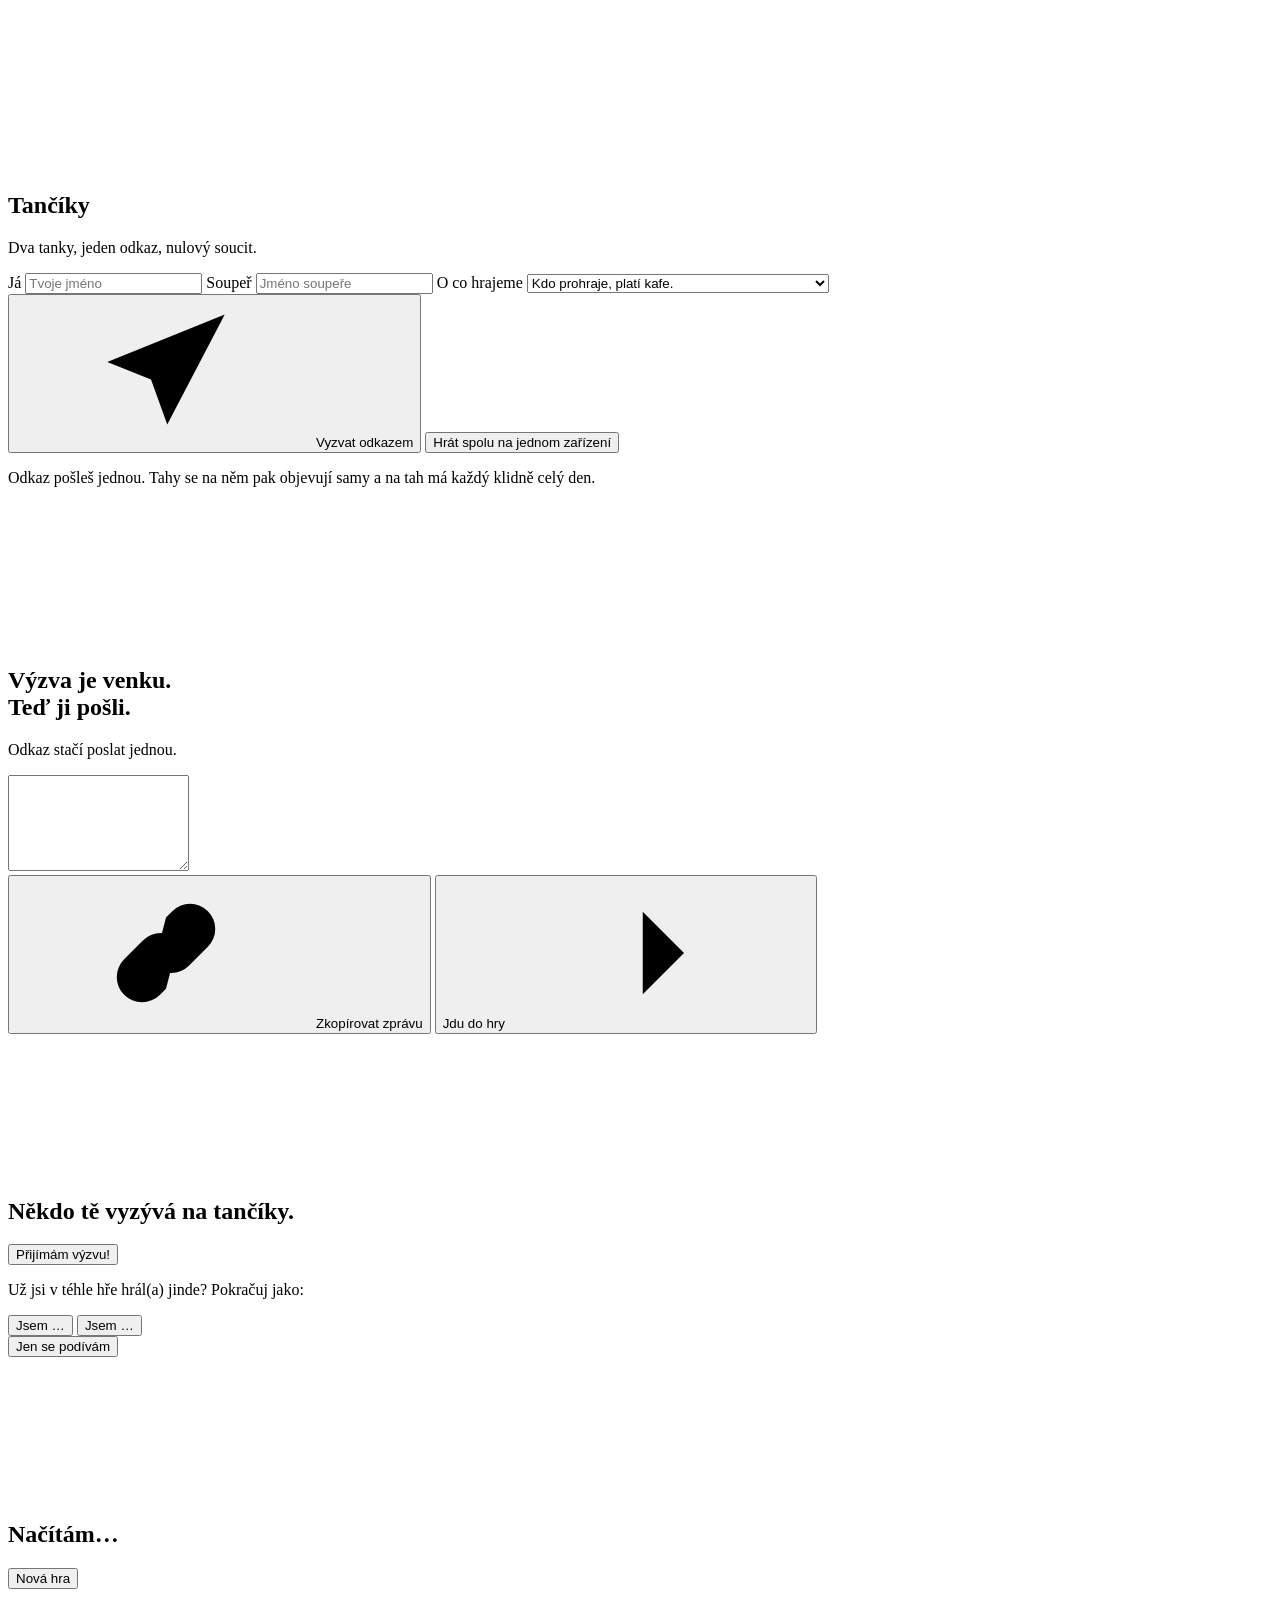
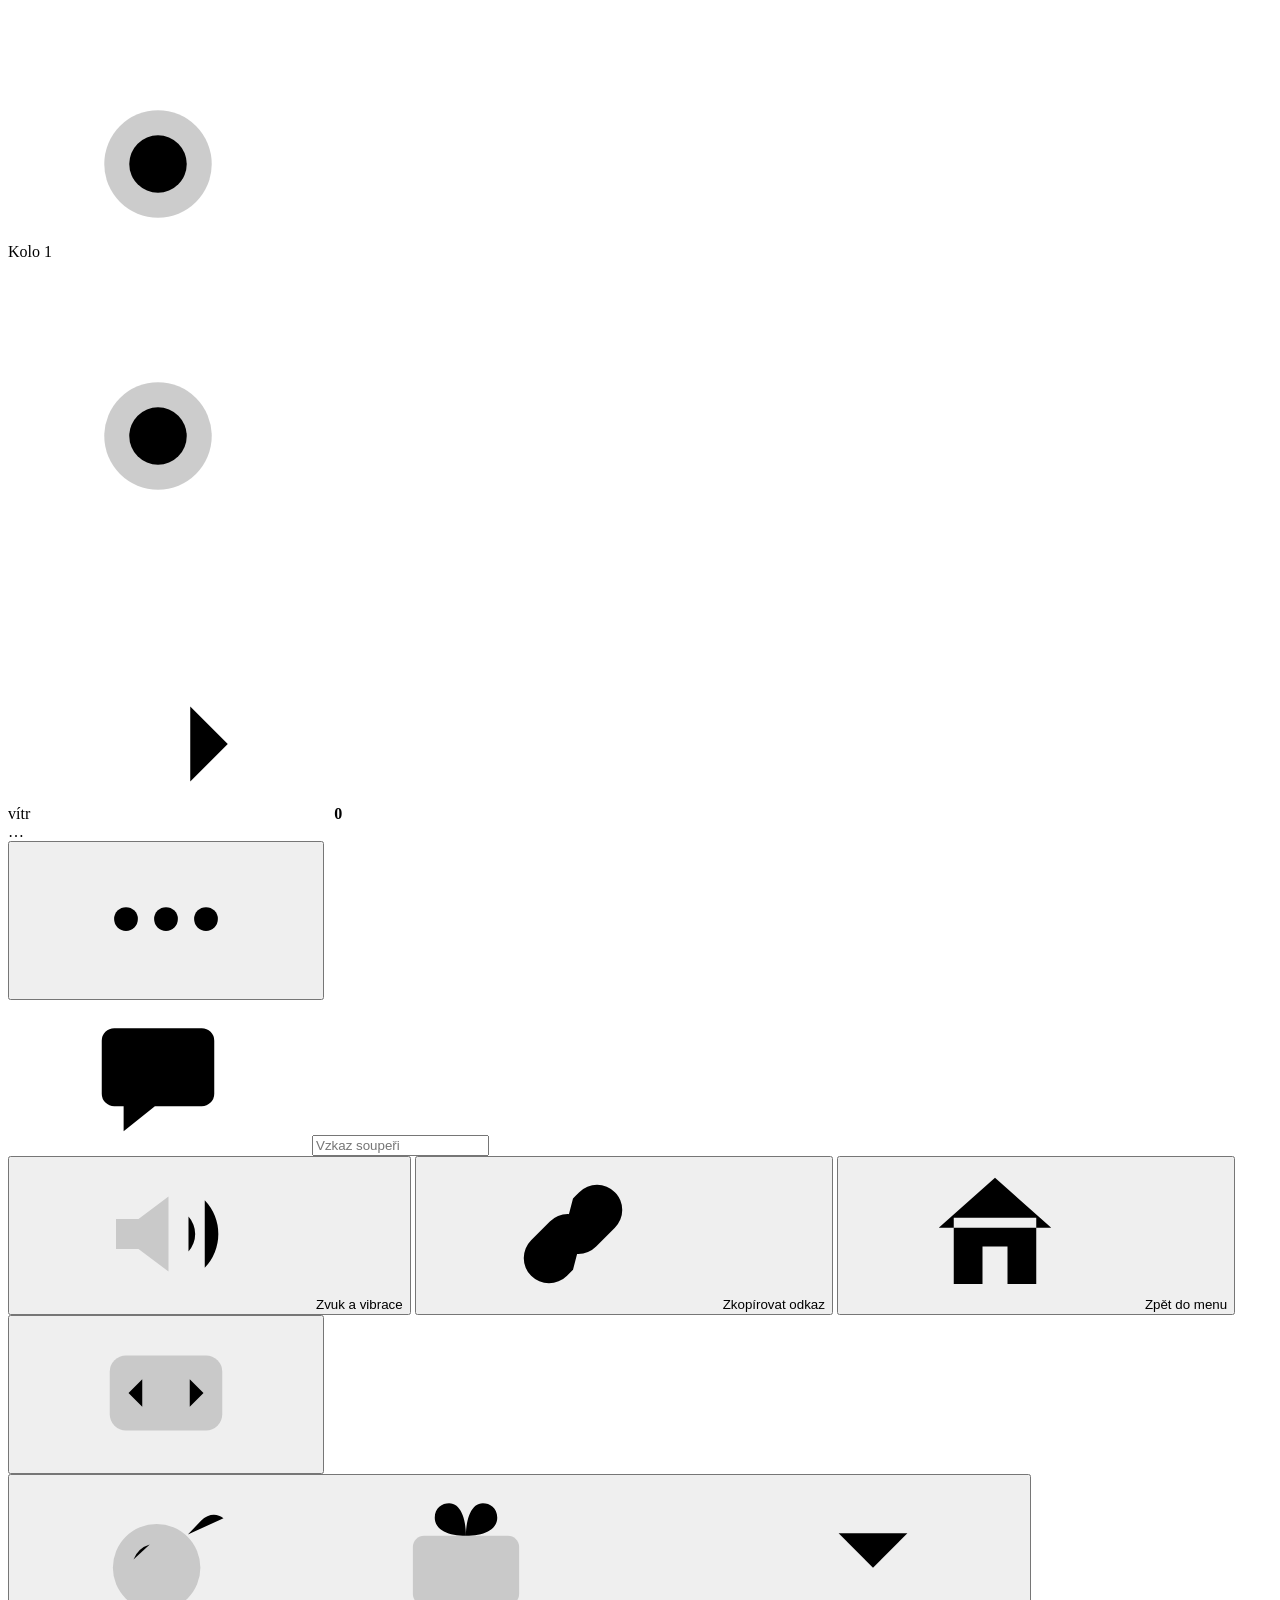
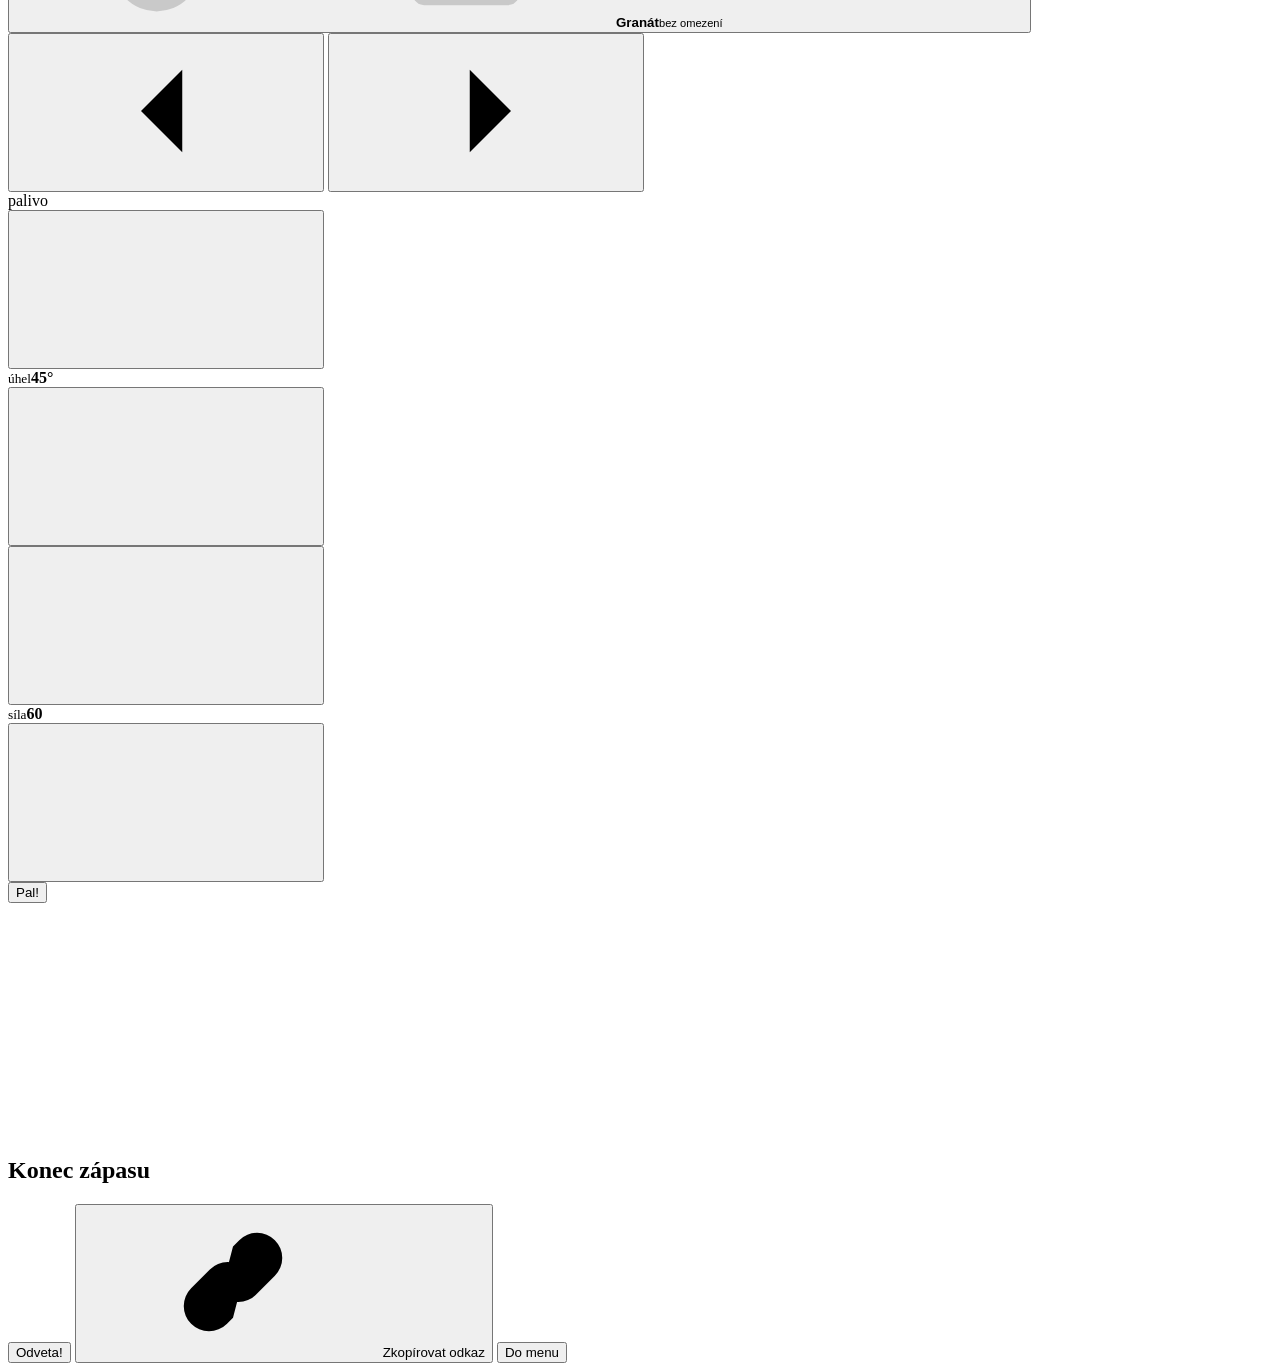
==== commit e78af98e: "WIP: stav po přerušení 31. 10. 17:43" ====
--- a/src/index.src.html
+++ b/src/index.src.html
@@ -3,18 +3,18 @@
 <head>
 <meta charset="utf-8">
 <meta name="viewport" content="width=device-width, initial-scale=1, viewport-fit=cover, user-scalable=no">
-<meta name="theme-color" content="#2a1a2e">
+<meta name="theme-color" content="#CDEBEF">
 <meta name="apple-mobile-web-app-capable" content="yes">
 <meta name="mobile-web-app-capable" content="yes">
-<meta name="apple-mobile-web-app-status-bar-style" content="black-translucent">
+<meta name="apple-mobile-web-app-status-bar-style" content="default">
 <meta name="apple-mobile-web-app-title" content="Tančíky">
 <meta name="format-detection" content="telephone=no">
 <meta name="description" content="Tančíky: tahová tanková přestřelka pro dva na jednom odkazu.">
 <title>Tančíky</title>
 <link rel="preconnect" href="https://fonts.googleapis.com">
 <link rel="preconnect" href="https://fonts.gstatic.com" crossorigin>
-<link href="https://fonts.googleapis.com/css2?family=Atkinson+Hyperlegible:wght@400;700&family=Lilita+One&display=swap" rel="stylesheet">
-<link rel="icon" href="data:image/svg+xml,%3Csvg xmlns='http://www.w3.org/2000/svg' viewBox='0 0 64 64'%3E%3Crect width='64' height='64' rx='14' fill='%232a1a2e'/%3E%3Crect x='9' y='38' width='46' height='14' rx='7' fill='%234a2f45'/%3E%3Crect x='13' y='27' width='38' height='17' rx='7' fill='%23e8543c'/%3E%3Ccircle cx='32' cy='27' r='10' fill='%23f2795f'/%3E%3Crect x='36' y='14' width='22' height='7' rx='3' transform='rotate(-25 36 20)' fill='%23f6c76a'/%3E%3C/svg%3E">
+<link href="https://fonts.googleapis.com/css2?family=Fredoka:wght@500;600;700&display=swap" rel="stylesheet">
+<link rel="icon" href="data:image/svg+xml,%3Csvg xmlns='http://www.w3.org/2000/svg' viewBox='0 0 64 64'%3E%3Crect width='64' height='64' rx='16' fill='%23CDEBEF'/%3E%3Cpath d='M0 48c14-6 30-6 64 0v16H0z' fill='%23F2B36B'/%3E%3Crect x='10' y='40' width='44' height='12' rx='6' fill='%233A3152'/%3E%3Cpath d='M12 42c0-12 8-20 20-20s20 8 20 20z' fill='%23F25A45'/%3E%3Ccircle cx='27' cy='34' r='4.5' fill='%23fff'/%3E%3Ccircle cx='39' cy='34' r='4.5' fill='%23fff'/%3E%3Ccircle cx='28.5' cy='34.5' r='2.2' fill='%232B2242'/%3E%3Ccircle cx='40.5' cy='34.5' r='2.2' fill='%232B2242'/%3E%3C/svg%3E">
 <style>/*@include game.css*/</style>
 </head>
 <body data-view="setup">
@@ -22,7 +22,6 @@
 <!-- ikony: jedna sada, 24x24, tah 2, kulaté konce -->
 <svg width="0" height="0" style="position:absolute" aria-hidden="true" focusable="false">
   <defs>
-    <filter id="fi1" x="-10%" y="-10%" width="120%" height="140%"><feDropShadow dx="0" dy="3" stdDeviation="3" flood-color="#10060f" flood-opacity=".45"/></filter>
     <symbol id="i-bomb" viewBox="0 0 24 24"><circle cx="10.5" cy="14.5" r="7" fill="currentColor" fill-opacity=".16"/><path d="M15.5 9.2 17.6 7c1.2-1.2 2.6-1.2 3.6-.4M20 2.8v1.6M22.4 5.2H21M18.6 3.2l-.9.9"/><path d="M6.8 13.2a4 4 0 0 1 2.6-2.4"/></symbol>
     <symbol id="i-triple" viewBox="0 0 24 24"><circle cx="6.5" cy="16.5" r="3.4" fill="currentColor" fill-opacity=".16"/><circle cx="17.5" cy="16.5" r="3.4" fill="currentColor" fill-opacity=".16"/><circle cx="12" cy="7" r="3.4" fill="currentColor" fill-opacity=".16"/><path d="M12 12v2.4M9 19.6h6" opacity=".55"/></symbol>
     <symbol id="i-mirv" viewBox="0 0 24 24"><circle cx="12" cy="6.2" r="3.6" fill="currentColor" fill-opacity=".16"/><path d="M10.4 9.6 6.4 15.2M12 10v5M13.6 9.6l4 5.6" stroke-dasharray="1.6 2.4"/><circle cx="5.4" cy="18.6" r="2.2"/><circle cx="12" cy="19.6" r="2.2"/><circle cx="18.6" cy="18.6" r="2.2"/></symbol>
@@ -60,6 +59,13 @@
     <symbol id="i-cart" viewBox="0 0 24 24"><path d="M5 8.4h14l-1 12H6z" fill="currentColor" fill-opacity=".16"/><path d="M9 8.4V6.6a3 3 0 0 1 6 0v1.8"/></symbol>
     <symbol id="i-check" viewBox="0 0 24 24"><path d="m5.4 12.6 4.4 4.4L18.8 7.4"/></symbol>
     <symbol id="i-close" viewBox="0 0 24 24"><path d="m6 6 12 12M18 6 6 18"/></symbol>
+    <symbol id="i-chat" viewBox="0 0 24 24"><path d="M5 4.5h14a2 2 0 0 1 2 2v8.5a2 2 0 0 1-2 2h-7.5L6.5 21v-4H5a2 2 0 0 1-2-2V6.5a2 2 0 0 1 2-2z"/></symbol>
+    <symbol id="i-m-vichr" viewBox="0 0 24 24"><path d="M3 9h11a3 3 0 1 0-3-3M3 15h14a3 3 0 1 1-3 3M3 12h6"/></symbol>
+    <symbol id="i-m-mesic" viewBox="0 0 24 24"><path d="M20 14.5A8 8 0 1 1 9.5 4a6.5 6.5 0 0 0 10.5 10.5z"/></symbol>
+    <symbol id="i-m-tezko" viewBox="0 0 24 24"><path d="M7 9h10l3 11H4z"/><circle cx="12" cy="5.5" r="2.2"/></symbol>
+    <symbol id="i-m-zrcadlo" viewBox="0 0 24 24"><path d="M4 8h13M13 4l4 4-4 4M20 16H7M11 12l-4 4 4 4"/></symbol>
+    <symbol id="i-m-bohaci" viewBox="0 0 24 24"><circle cx="12" cy="12" r="8"/><path d="M12 7.5v9M9.5 10.2c0-1 1-1.500 2.500-1.500s2.500.6 2.500 1.500-1 1.300-2.500 1.500-2.500.7-2.500 1.600 1 1.400 2.500 1.400 2.500-.5 2.500-1.400"/></symbol>
+    <symbol id="i-m-kratery" viewBox="0 0 24 24"><path d="M3 8.500c2 0 3 1.500 4 3.500.8 1.600 2.300 3 5 3s4.200-1.400 5-3c1-2 2-3.500 4-3.500M7 19.500h10"/></symbol>
     <symbol id="i-send" viewBox="0 0 24 24"><path d="M21.4 2.8 2.6 10.4l7 2.8 2.6 7.2z"/></symbol>
     <symbol id="i-star" viewBox="0 0 24 24"><path d="M12 2.6l2.8 5.8 6.3.9-4.6 4.4 1.1 6.3L12 17l-5.6 3 1.1-6.3L2.9 9.3l6.3-.9z" stroke-linejoin="round"/></symbol>
     <symbol id="i-fullscreen" viewBox="0 0 24 24"><path d="M4 9V4h5M20 9V4h-5M4 15v5h5M20 15v5h-5"/></symbol>
@@ -68,6 +74,11 @@
     <symbol id="i-focus" viewBox="0 0 24 24"><circle cx="12" cy="12" r="6.2" fill="currentColor" fill-opacity=".16"/><circle cx="12" cy="12" r="1.8"/><path d="M12 2.8v4M12 17.2v4M2.8 12h4M17.2 12h4"/></symbol>
     <symbol id="i-sound" viewBox="0 0 24 24"><path d="M4 9.6h3.6L12.4 6v12l-4.8-3.6H4z" fill="currentColor" fill-opacity=".16"/><path d="M15.6 9.2a4.2 4.2 0 0 1 0 5.6M18.2 6.6a7.8 7.8 0 0 1 0 10.8"/></symbol>
     <symbol id="i-mute" viewBox="0 0 24 24"><path d="M4 9.6h3.6L12.4 6v12l-4.8-3.6H4z" fill="currentColor" fill-opacity=".16"/><path d="m16 9.6 5 4.8M21 9.6l-5 4.8"/></symbol>
+    <symbol id="i-gift" viewBox="0 0 24 24"><rect x="3.5" y="9.4" width="17" height="11.1" rx="1.8" fill="currentColor" fill-opacity=".16"/><path d="M12 9.4v11.1M3.5 13.6h17"/><path d="M12 9.4c-2.7 0-5-.9-5-2.9C7 4.9 8.2 4.2 9.3 4.2c1.8 0 2.7 2.4 2.7 5.2 0-2.8.9-5.2 2.7-5.2 1.1 0 2.3.7 2.3 2.3 0 2-2.3 2.9-5 2.9z"/></symbol>
+    <symbol id="i-pirko" viewBox="0 0 24 24"><path d="M20 4C12.4 3.6 6.8 8.4 6.8 15.2L4 20" /><path d="M20 4c.4 7.2-4.2 12-11.4 11.4M20 4 9.6 14.6M12.4 10.6h5.2M10 13h4.4" fill="none"/><path d="M20 4C12.4 3.6 6.8 8.4 6.8 15.2 13 17 19.6 12.6 20 4z" fill="currentColor" fill-opacity=".16" stroke="none"/></symbol>
+    <symbol id="i-konfety" viewBox="0 0 24 24"><path d="M4 20.2 8.8 8l7.2 7.2z" fill="currentColor" fill-opacity=".16"/><path d="M4 20.2 8.8 8l7.2 7.2zM13.2 4.6l.7 2.4M18.4 8.6l2.4-.8M16.6 3.6l-.9 1.8M20.2 13.2l-2.4-.5"/></symbol>
+    <symbol id="i-more" viewBox="0 0 24 24"><circle cx="5.6" cy="12" r="1.9" fill="currentColor"/><circle cx="12" cy="12" r="1.9" fill="currentColor"/><circle cx="18.4" cy="12" r="1.9" fill="currentColor"/></symbol>
+    <symbol id="i-arrow" viewBox="0 0 24 24"><path d="M3.5 12h15M13 6l6 6-6 6"/></symbol>
     <symbol id="i-share" viewBox="0 0 24 24"><path d="M12 14.6V3.4M8.2 7 12 3.2 15.8 7M6.4 10.4H5.2v10h13.6v-10h-1.2"/></symbol>
   </defs>
 </svg>
@@ -85,47 +96,7 @@
     <div class="scroll">
       <div class="setup-wrap">
         <header class="logo">
-          <svg class="logo-art" viewBox="0 0 320 150" aria-hidden="true">
-            <defs>
-              <filter id="ps" x="-10%" y="-10%" width="120%" height="140%"><feDropShadow dx="0" dy="3" stdDeviation="3" flood-color="#10060f" flood-opacity=".45"/></filter>
-              <filter id="ps2" x="-10%" y="-10%" width="120%" height="140%"><feDropShadow dx="0" dy="1.5" stdDeviation="1.4" flood-color="#10060f" flood-opacity=".5"/></filter>
-            </defs>
-            <g filter="url(#ps)">
-              <circle cx="238" cy="52" r="34" fill="#f8d98a"/>
-              <circle cx="238" cy="52" r="24" fill="#f6c76a"/>
-              <circle cx="238" cy="52" r="14" fill="#f2a85a"/>
-            </g>
-            <g filter="url(#ps)">
-              <path d="M0 108c30-26 60-30 96-12 36 18 62 4 92-8 40-16 90-8 132 14v48H0z" fill="#7a4a63"/>
-              <path d="M0 126c40-18 76-16 112-4 40 14 74 6 108-6 38-12 74-4 100 8v26H0z" fill="#b8643f"/>
-              <path d="M0 138c50-8 100-6 160-2 60 4 110 2 160-4v18H0z" fill="#5a8a4a"/>
-            </g>
-            <g filter="url(#ps2)" transform="translate(44 70)">
-              <rect x="0" y="34" width="62" height="19" rx="9.5" fill="#4a2f45"/>
-              <circle cx="11" cy="43.5" r="4.6" fill="#f3dcb2"/><circle cx="31" cy="43.5" r="4.6" fill="#f3dcb2"/><circle cx="51" cy="43.5" r="4.6" fill="#f3dcb2"/>
-              <rect x="38" y="6" width="34" height="11" rx="5.5" transform="rotate(-22 38 12)" fill="#f6c76a"/>
-              <rect x="5" y="14" width="52" height="26" rx="11" fill="#e8543c"/>
-              <path d="M10 22c0-4 3-6 7-6h28" stroke="#f58a74" stroke-width="3" fill="none" stroke-linecap="round"/>
-              <circle cx="31" cy="14" r="13" fill="#f2795f"/>
-              <circle cx="25.5" cy="12" r="4.4" fill="#fff6e4"/><circle cx="37" cy="12" r="4.4" fill="#fff6e4"/>
-              <circle cx="27" cy="12.6" r="2" fill="#2a1a2e"/><circle cx="38.4" cy="12.6" r="2" fill="#2a1a2e"/>
-              <path d="M25 19.5q6.5 4.5 13 0" stroke="#2a1a2e" stroke-width="2.2" fill="none" stroke-linecap="round"/>
-              <path d="M8 4v-9" stroke="#2a1a2e" stroke-width="2" stroke-linecap="round"/><path d="M8-5l11 3-11 4z" fill="#f6c76a"/>
-            </g>
-            <g filter="url(#ps2)" transform="translate(276 70) scale(-1 1)">
-              <rect x="0" y="34" width="62" height="19" rx="9.5" fill="#4a2f45"/>
-              <circle cx="11" cy="43.5" r="4.6" fill="#f3dcb2"/><circle cx="31" cy="43.5" r="4.6" fill="#f3dcb2"/><circle cx="51" cy="43.5" r="4.6" fill="#f3dcb2"/>
-              <rect x="38" y="-6" width="34" height="11" rx="5.5" transform="rotate(-48 38 0)" fill="#f6c76a"/>
-              <rect x="5" y="14" width="52" height="26" rx="11" fill="#2e9ca6"/>
-              <path d="M10 22c0-4 3-6 7-6h28" stroke="#6fc9cd" stroke-width="3" fill="none" stroke-linecap="round"/>
-              <circle cx="31" cy="14" r="13" fill="#47b3b8"/>
-              <circle cx="25.5" cy="12" r="4.4" fill="#fff6e4"/><circle cx="37" cy="12" r="4.4" fill="#fff6e4"/>
-              <circle cx="24.4" cy="12.6" r="2" fill="#2a1a2e"/><circle cx="35.8" cy="12.6" r="2" fill="#2a1a2e"/>
-              <ellipse cx="31" cy="21" rx="3.4" ry="2.6" fill="#2a1a2e"/>
-              <path d="M8 4v-9" stroke="#2a1a2e" stroke-width="2" stroke-linecap="round"/><path d="M8-5l11 3-11 4z" fill="#f6c76a"/>
-            </g>
-            <path d="M118 70C146 18 190 18 214 64" stroke="#fff6e4" stroke-width="3" stroke-dasharray="0.1 8" stroke-linecap="round" fill="none" opacity=".85"/>
-          </svg>
+          <canvas class="sprite logo-art" data-sprite="logo" width="320" height="160" aria-hidden="true"></canvas>
           <h1>Tančíky</h1>
           <p class="tag">Dva tanky, jeden odkaz, nulový soucit.</p>
         </header>
@@ -171,16 +142,7 @@
   <section class="screen" id="v-share" data-screen="share">
     <div class="scroll">
       <div class="setup-wrap narrow">
-        <svg class="art-envelope" viewBox="0 0 160 110" aria-hidden="true">
-          <defs><filter id="es" x="-10%" y="-10%" width="120%" height="140%"><feDropShadow dx="0" dy="3" stdDeviation="3" flood-color="#10060f" flood-opacity=".45"/></filter></defs>
-          <g filter="url(#es)">
-            <rect x="14" y="22" width="132" height="80" rx="8" fill="#f6c76a"/>
-            <path d="M14 30l66 42 66-42" fill="#e9a948"/>
-            <path d="M14 98l50-38M146 98 96 60" stroke="#c98a3a" stroke-width="3" fill="none" stroke-linecap="round"/>
-            <circle cx="80" cy="74" r="13" fill="#e8543c"/>
-            <path d="M74 74h12M80 68v12" stroke="#fff6e4" stroke-width="3" stroke-linecap="round" transform="rotate(45 80 74)"/>
-          </g>
-        </svg>
+        <canvas class="sprite art-duo" data-sprite="share" width="300" height="140" aria-hidden="true"></canvas>
         <h1 class="h1">Výzva je venku.<br>Teď ji pošli.</h1>
         <p class="lead" id="shareMeta">Odkaz stačí poslat jednou.</p>
         <textarea id="shareMsg" rows="6" readonly aria-label="Zpráva s odkazem"></textarea>
@@ -196,14 +158,7 @@
   <section class="screen" id="v-intro" data-screen="intro">
     <div class="scroll">
       <div class="setup-wrap narrow">
-        <svg class="art-vs" viewBox="0 0 240 90" aria-hidden="true">
-          <defs><filter id="vs" x="-10%" y="-10%" width="120%" height="140%"><feDropShadow dx="0" dy="3" stdDeviation="3" flood-color="#10060f" flood-opacity=".45"/></filter></defs>
-          <g filter="url(#vs)">
-            <circle cx="52" cy="46" r="34" fill="#e8543c"/><circle cx="52" cy="46" r="23" fill="#f2795f"/>
-            <circle cx="188" cy="46" r="34" fill="#2e9ca6"/><circle cx="188" cy="46" r="23" fill="#47b3b8"/>
-            <path d="M120 14l9 22 23 3-17 16 5 24-20-13-20 13 5-24-17-16 23-3z" fill="#f6c76a"/>
-          </g>
-        </svg>
+        <canvas class="sprite art-duo" data-sprite="vs" width="300" height="140" aria-hidden="true"></canvas>
         <h1 class="h1" id="introTitle">Někdo tě vyzývá na tančíky.</h1>
         <p class="lead" id="introStake"></p>
         <div class="actions">
@@ -225,22 +180,7 @@
   <section class="screen" id="v-info" data-screen="info">
     <div class="scroll">
       <div class="setup-wrap narrow center">
-        <div class="info-art" id="infoArt" data-kind="loading" aria-hidden="true">
-          <svg class="a-loading" viewBox="0 0 160 110">
-            <g filter="url(#fi1)"><path d="M0 92c26-14 52-16 80-6 28 10 52 6 80-6v30H0z" fill="#7a4a63"/><path d="M0 100c30-8 60-6 90 0 24 4 46 2 70-4v20H0z" fill="#5a8a4a"/></g>
-            <g class="bob" filter="url(#fi1)" transform="translate(48 34)"><path d="M32 4V-8" stroke="#2a1a2e" stroke-width="2" stroke-linecap="round"/><path d="M32-8l11 3-11 4z" fill="#f6c76a"/>
-              <rect x="30" y="14" width="42" height="9" rx="4.5" transform="rotate(-14 30 18)" fill="#f6c76a"/><rect x="0" y="34" width="64" height="19" rx="9.5" fill="#4a2f45"/>
-              <rect x="6" y="14" width="52" height="26" rx="11" fill="#e8543c"/><circle cx="32" cy="14" r="13" fill="#f2795f"/><circle cx="26.5" cy="12" r="4.4" fill="#fff6e4"/><circle cx="38" cy="12" r="4.4" fill="#fff6e4"/><circle cx="28" cy="12.6" r="2" fill="#2a1a2e"/><circle cx="39.4" cy="12.6" r="2" fill="#2a1a2e"/><path d="M27 20q5.5 3.6 11 0" stroke="#2a1a2e" stroke-width="2.2" fill="none" stroke-linecap="round"/>
-              <g class="wheel"><circle cx="12" cy="43.5" r="5" fill="#f3dcb2"/><path d="M12 39.5v8M8 43.5h8" stroke="#a07a58" stroke-width="1.4"/></g><g class="wheel"><circle cx="32" cy="43.5" r="5" fill="#f3dcb2"/><path d="M32 39.5v8M28 43.5h8" stroke="#a07a58" stroke-width="1.4"/></g><g class="wheel"><circle cx="52" cy="43.5" r="5" fill="#f3dcb2"/><path d="M52 39.5v8M48 43.5h8" stroke="#a07a58" stroke-width="1.4"/></g></g></svg>
-          <svg class="a-missing" viewBox="0 0 160 110"><g filter="url(#fi1)"><path d="M0 92c26-14 52-16 80-6 28 10 52 6 80-6v30H0z" fill="#7a4a63"/><path d="M0 100c30-8 60-6 90 0 24 4 46 2 70-4v20H0z" fill="#5a8a4a"/></g>
-            <g filter="url(#fi1)" transform="translate(42 38) rotate(-6 32 30)"><rect x="0" y="34" width="64" height="19" rx="9.5" fill="#4a2f45"/><circle cx="12" cy="43.5" r="5" fill="#f3dcb2"/><circle cx="32" cy="43.5" r="5" fill="#f3dcb2"/><circle cx="52" cy="43.5" r="5" fill="#f3dcb2"/>
-              <rect x="6" y="14" width="52" height="26" rx="11" fill="#7a6672"/><circle cx="32" cy="14" r="13" fill="#948190"/><path d="M23 9l7 7M30 9l-7 7M34 9l7 7M41 9l-7 7" stroke="#2a1a2e" stroke-width="2.2" stroke-linecap="round"/><path d="M27 21q5 -3 10 0" stroke="#2a1a2e" stroke-width="2.2" fill="none" stroke-linecap="round"/>
-              <rect x="44" y="12" width="30" height="9" rx="4.5" transform="rotate(24 44 16)" fill="#b9a38a"/></g>
-            <g filter="url(#fi1)"><path d="M118 20v38" stroke="#2a1a2e" stroke-width="2.4" stroke-linecap="round"/><path d="M118 20h26l-5 10 5 10h-26z" fill="#f6c76a"/><path d="M127 25.4c0-3.4 7-3.4 7 0 0 2.6-3.5 2.6-3.5 5.2M130.5 34.4h.01" stroke="#2a1a2e" stroke-width="2.2" fill="none" stroke-linecap="round"/></g></svg>
-          <svg class="a-error" viewBox="0 0 160 110"><g filter="url(#fi1)"><path d="M0 92c26-14 52-16 80-6 28 10 52 6 80-6v30H0z" fill="#7a4a63"/><path d="M0 100c30-8 60-6 90 0 24 4 46 2 70-4v20H0z" fill="#5a8a4a"/></g>
-            <g filter="url(#fi1)"><path d="M0 40h34c8 0 12 6 12 14" stroke="#4a2f45" stroke-width="7" stroke-linecap="round" fill="none"/><rect x="38" y="46" width="22" height="16" rx="5" transform="rotate(14 49 54)" fill="#f6c76a"/><path d="M160 66h-34c-8 0-12-6-12-14" stroke="#4a2f45" stroke-width="7" stroke-linecap="round" fill="none"/><rect x="100" y="44" width="22" height="16" rx="5" transform="rotate(-14 111 52)" fill="#e8543c"/>
-              <path class="spark" d="M78 40l-6 14 8-3-4 15 12-18-8 3 5-13z" fill="#fff1d6"/></g></svg>
-        </div>
+        <canvas class="sprite art-info" id="infoArt" data-sprite="info" data-kind="loading" width="220" height="140" aria-hidden="true"></canvas>
         <h1 class="h1" id="infoTitle">Načítám…</h1>
         <p class="lead" id="infoMeta"></p>
         <div class="actions">
@@ -256,53 +196,87 @@
     <div class="play">
       <header class="hud" id="hud">
         <div class="pcard" id="pc0" data-p="0">
-          <div class="prow"><b class="pname"></b><span class="pips" aria-label="Vyhraná kola"></span></div>
-          <div class="hpbar"><i></i><span class="hptxt"></span></div>
-          <div class="pmeta"><span class="coins"><svg class="ic"><use href="#i-coin"/></svg><b></b></span><span class="shieldtag" hidden><svg class="ic"><use href="#i-shield"/></svg>štít</span></div>
+          <canvas class="face" width="96" height="96" aria-hidden="true"></canvas>
+          <div class="pinfo">
+            <div class="prow"><b class="pname"></b><span class="pips" aria-label="Vyhraná kola"></span><span class="hptxt"></span></div>
+            <div class="hpbar"><i></i></div>
+            <div class="pmeta"><span class="coins"><svg class="ic"><use href="#i-coin"/></svg><b></b></span><span class="shieldtag" hidden><svg class="ic"><use href="#i-shield"/></svg>štít</span><span class="ragetag" hidden>Vztek +25 %</span></div>
+          </div>
         </div>
         <div class="hudmid">
           <div class="round" id="roundTxt">Kolo 1</div>
-          <div class="wind" id="windBox" title="Vítr">
-            <svg class="sock" id="windSock" viewBox="0 0 64 30" aria-hidden="true">
-              <path class="pole" d="M6 3v26"/><circle class="knob" cx="6" cy="2.6" r="2.4"/>
-              <g id="sockCloth"><path class="s1" d="M8 1.8 19.5 2.5v9L8 12.2z"/><path class="s2" d="M19.5 2.5 31 3.2v7.6l-11.5.7z"/><path class="s3" d="M31 3.2l11.5.7v6.2L31 10.8z"/><path class="s4" d="M42.5 3.9 54 4.6v4.8l-11.5.7z"/></g>
-            </svg>
-            <b id="windTxt">0</b>
-          </div>
           <div class="series" id="seriesTxt"></div>
         </div>
         <div class="pcard right" id="pc1" data-p="1">
-          <div class="prow"><b class="pname"></b><span class="pips" aria-label="Vyhraná kola"></span></div>
-          <div class="hpbar"><i></i><span class="hptxt"></span></div>
-          <div class="pmeta"><span class="coins"><svg class="ic"><use href="#i-coin"/></svg><b></b></span><span class="shieldtag" hidden><svg class="ic"><use href="#i-shield"/></svg>štít</span></div>
+          <canvas class="face" width="96" height="96" aria-hidden="true"></canvas>
+          <div class="pinfo">
+            <div class="prow"><b class="pname"></b><span class="pips" aria-label="Vyhraná kola"></span><span class="hptxt"></span></div>
+            <div class="hpbar"><i></i></div>
+            <div class="pmeta"><span class="coins"><svg class="ic"><use href="#i-coin"/></svg><b></b></span><span class="shieldtag" hidden><svg class="ic"><use href="#i-shield"/></svg>štít</span><span class="ragetag" hidden>Vztek +25 %</span></div>
+          </div>
         </div>
       </header>
 
       <div class="stagewrap" id="stageWrap">
         <div class="stage" id="stage">
           <canvas id="cv" aria-label="Bojiště" role="img"></canvas>
+          <div class="windpill">
+            <div class="wind" id="windBox" title="Vítr">
+              <span class="wl">vítr</span>
+              <span class="wbar" aria-hidden="true"><i></i></span>
+              <svg class="ic warrow" aria-hidden="true"><use href="#i-arrow"/></svg><b id="windTxt">0</b>
+            </div>
+            <div class="modchip" id="modChip" hidden><svg class="ic" aria-hidden="true"><use href="#i-m-vichr"/></svg><span></span></div>
+          </div>
           <div class="status" id="statusPill">…</div>
+          <button type="button" class="skip" id="skipReplay" hidden><svg class="ic"><use href="#i-skip"/></svg>Přeskočit</button>
           <div class="tools" role="toolbar" aria-label="Nástroje">
             <button type="button" class="icon" id="fullscreenBtn" title="Celá obrazovka" aria-label="Celá obrazovka" hidden><svg class="ic"><use href="#i-fullscreen"/></svg></button>
-            <button type="button" class="icon" id="muteBtn" title="Zvuk a vibrace" aria-label="Zvuk a vibrace" aria-pressed="false"><svg class="ic"><use href="#i-sound"/></svg></button>
-            <button type="button" class="icon" id="copyTopBtn" title="Zkopírovat odkaz" aria-label="Zkopírovat odkaz"><svg class="ic"><use href="#i-link"/></svg></button>
-            <button type="button" class="icon" id="leaveBtn" title="Zpět do menu" aria-label="Zpět do menu"><svg class="ic"><use href="#i-home"/></svg></button>
-          </div>
+            <button type="button" class="icon more" id="moreBtn" title="Další nástroje" aria-label="Další nástroje" aria-haspopup="true" aria-expanded="false" aria-controls="toolMenu"><svg class="ic"><use href="#i-more"/></svg></button>
+            <div class="toolmenu" id="toolMenu">
+              <div class="c-note" id="noteRow">
+                <svg class="ic note-ic" aria-hidden="true"><use href="#i-chat"/></svg>
+                <input id="noteInput" maxlength="40" placeholder="Vzkaz soupeři" autocomplete="off" aria-label="Vzkaz k tahu">
+              </div>
+              <button type="button" class="icon" id="shopBtn" hidden title="Obchod" aria-label="Obchod"><svg class="ic"><use href="#i-cart"/></svg><span class="tl">Obchod</span></button>
+              <button type="button" class="icon" id="muteBtn" title="Zvuk a vibrace" aria-label="Zvuk a vibrace" aria-pressed="false"><svg class="ic"><use href="#i-sound"/></svg><span class="tl">Zvuk a vibrace</span></button>
+              <button type="button" class="icon" id="copyTopBtn" title="Zkopírovat odkaz" aria-label="Zkopírovat odkaz"><svg class="ic"><use href="#i-link"/></svg><span class="tl">Zkopírovat odkaz</span></button>
+              <button type="button" class="icon" id="leaveBtn" title="Zpět do menu" aria-label="Zpět do menu"><svg class="ic"><use href="#i-home"/></svg><span class="tl">Zpět do menu</span></button>
+            </div>
+          </div>
+          <canvas class="mini" id="miniMap" hidden aria-label="Minimapa bojiště: klepnutím přesuneš pohled" role="img"></canvas>
           <button type="button" class="icon zoomfit" id="zoomFit" title="Celé bojiště" aria-label="Celé bojiště"><svg class="ic"><use href="#i-fit"/></svg></button>
-          <div class="hint" id="aimHint" hidden role="note"><p><b>Míření:</b> táhni od tanku.<br><b>Mapa:</b> táhni jinde. <b>Zoom:</b> dva prsty.</p><button type="button" class="btn small" id="hintOk">Rozumím</button></div>
+          <div class="hint" id="aimHint" hidden role="note"><p><b>Míření:</b> táhni od tanku. <b>Mapa:</b> táhni jinde. <b>Zoom:</b> dva prsty.<br><span class="hint-gift"><b>Dárek:</b> po každém výstřelu vybereš soupeři zbraň, kterou musí vystřelit příště.</span></p><button type="button" class="btn small" id="hintOk">Rozumím</button></div>
           <div class="netflag" id="netPill" hidden>Spojení vázne…</div>
           <div class="waitflag" id="waitPill" hidden></div>
-          <button type="button" class="btn small skip" id="skipReplay" hidden><svg class="ic"><use href="#i-skip"/></svg>Přeskočit</button>
+          <div class="oppabil" id="oppAbil" aria-hidden="true"></div>
           <div class="bubble" id="bubble" hidden></div>
           <div class="banner" id="banner" hidden><b></b><span></span></div>
         </div>
       </div>
 
       <section class="ctrl" id="ctrl" aria-label="Ovládání">
+        <i class="grab" aria-hidden="true"></i>
         <button type="button" class="wbtn c-weapon" id="weaponBtn" aria-haspopup="listbox" aria-expanded="false">
-          <span class="wico"><svg class="ic"><use href="#i-bomb"/></svg></span><span class="wtxt"><b class="wname">Granát</b><small class="wammo">bez omezení</small></span><svg class="ic caret"><use href="#i-caret"/></svg>
+          <span class="wico"><svg class="ic"><use href="#i-bomb"/></svg><svg class="ic bow"><use href="#i-gift"/></svg></span><span class="wtxt"><b class="wname">Granát</b><small class="wammo">bez omezení</small></span><svg class="ic caret"><use href="#i-caret"/></svg>
         </button>
-        <button type="button" class="fire c-fire" id="fireBtn">Pal!</button>
+        <div class="gift-forced" id="giftForced" hidden>
+          <button type="button" class="giveback" id="giftBackBtn" aria-pressed="false"><span class="gcoin" id="gbN">1</span><span class="gtx"><b>Vrátit</b><small>dárek</small></span></button>
+        </div>
+
+        <div class="c-gift" id="giftRow" hidden role="radiogroup" aria-labelledby="giftTitle">
+          <div class="gift-title" id="giftTitle"><svg class="ic"><use href="#i-gift"/></svg><span>Dárek pro <b id="giftTo"></b></span></div>
+          <div class="gift-opts" id="giftOpts"></div>
+        </div>
+
+        <div class="c-abil" id="abilRow" role="group" aria-label="Schopnosti"></div>
+        <div class="abiltip" id="abilTip" hidden role="status"></div>
+
+        <div class="c-move" id="moveCtl">
+          <button type="button" class="mv" id="moveL" aria-label="Popojet doleva"><svg class="ic"><use href="#i-left"/></svg></button>
+          <button type="button" class="mv" id="moveR" aria-label="Popojet doprava"><svg class="ic"><use href="#i-right"/></svg></button>
+          <div class="fuel" id="fuelBox"><span id="fuelTxt">palivo</span><b class="ftrack"><i id="fuelBar"></i></b></div>
+        </div>
 
         <div class="stepper c-angle" id="angleCtl">
           <button type="button" id="angleDown" aria-label="Úhel menší"><svg class="ic"><use href="#i-minus"/></svg></button>
@@ -314,19 +288,7 @@
           <div class="val"><small>síla</small><b id="powerVal">60</b></div>
           <button type="button" id="powerUp" aria-label="Síla větší"><svg class="ic"><use href="#i-plus"/></svg></button>
         </div>
-
-        <div class="c-move" id="moveCtl">
-          <button type="button" class="mv" id="moveL" aria-label="Popojet doleva"><svg class="ic"><use href="#i-left"/></svg></button>
-          <div class="fuel" id="fuelBox"><i id="fuelBar"></i><span id="fuelTxt">palivo</span></div>
-          <button type="button" class="mv" id="moveR" aria-label="Popojet doprava"><svg class="ic"><use href="#i-right"/></svg></button>
-        </div>
-
-        <div class="c-abil" id="abilRow" role="group" aria-label="Schopnosti"></div>
-
-        <div class="c-note" id="noteRow">
-          <input id="noteInput" maxlength="40" placeholder="Vzkaz soupeři" autocomplete="off" aria-label="Vzkaz k tahu">
-          <button type="button" class="btn small" id="shopBtn" hidden><svg class="ic"><use href="#i-cart"/></svg>Obchod</button>
-        </div>
+        <button type="button" class="fire c-fire" id="fireBtn">Pal!</button>
 
         <div class="claimbar" id="claimBar" hidden>
           <span id="claimTxt">Přihlížíš.</span>
@@ -345,25 +307,19 @@
   <!-- ============ END ============ -->
   <section class="screen" id="v-end" data-screen="end">
     <div class="scroll">
-      <div class="setup-wrap narrow center">
-        <svg class="art-rosette" id="endArt" viewBox="0 0 120 130" aria-hidden="true">
-          <defs><filter id="rs" x="-10%" y="-10%" width="120%" height="130%"><feDropShadow dx="0" dy="3" stdDeviation="3" flood-color="#10060f" flood-opacity=".45"/></filter></defs>
-          <g filter="url(#rs)">
-            <path d="M34 70 20 122l22-10 10 14 12-46z" fill="var(--wc2,#b8402d)"/>
-            <path d="M86 70 100 122l-22-10-10 14-12-46z" fill="var(--wc2,#b8402d)"/>
-            <circle cx="60" cy="50" r="42" fill="var(--wc2,#b8402d)"/>
-            <circle cx="60" cy="50" r="34" fill="var(--wc,#e8543c)"/>
-            <path d="M60 24l7.6 15.6 17 2.4-12.4 12 3 17-15.2-8-15.2 8 3-17-12.4-12 17-2.4z" fill="#fff6e4"/>
-          </g>
-        </svg>
-        <h1 class="h1" id="endTitle">Konec zápasu</h1>
-        <p class="lead" id="endSub"></p>
-        <div class="score" id="endScore" aria-label="Skóre"></div>
-        <p class="stakeline" id="endStake" hidden></p>
-        <div class="actions">
-          <button type="button" class="btn primary big" id="rematchBtn">Odveta!</button>
-          <button type="button" class="btn big" id="copyEndBtn"><svg class="ic"><use href="#i-link"/></svg>Zkopírovat odkaz</button>
-          <button type="button" class="linkbtn" id="menuBtn">Do menu</button>
+      <div class="setup-wrap narrow center end-wrap">
+        <div class="end-art" id="endArt" aria-hidden="true"><canvas class="sprite" data-sprite="end" width="360" height="230"></canvas></div>
+        <div class="end-body">
+          <h1 class="h1" id="endTitle">Konec zápasu</h1>
+          <p class="lead" id="endSub" hidden></p>
+          <div class="score" id="endScore" aria-label="Skóre"></div>
+          <p class="stakeline" id="endStake" hidden></p>
+          <p class="unlock" id="endUnlock" hidden></p>
+          <div class="actions">
+            <button type="button" class="btn primary big" id="rematchBtn">Odveta!</button>
+            <button type="button" class="btn big" id="copyEndBtn"><svg class="ic"><use href="#i-link"/></svg>Zkopírovat odkaz</button>
+            <button type="button" class="linkbtn" id="menuBtn">Do menu</button>
+          </div>
         </div>
       </div>
     </div>
@@ -386,7 +342,8 @@
   </div>
 
 </div>
-<span class="toast" id="toast" role="status" aria-live="polite" hidden></span>
+<div class="roundintro" id="roundIntro" hidden role="status" aria-live="polite"><div class="ri-kolo"></div><div class="ri-map"></div><div class="ri-mod"><svg class="ic" aria-hidden="true"><use href="#i-m-vichr"/></svg><span></span></div></div>
+  <span class="toast" id="toast" role="status" aria-live="polite" hidden></span>
 
 <script>/*@include engine.js*/</script>
 <script>/*@include net.js*/</script>
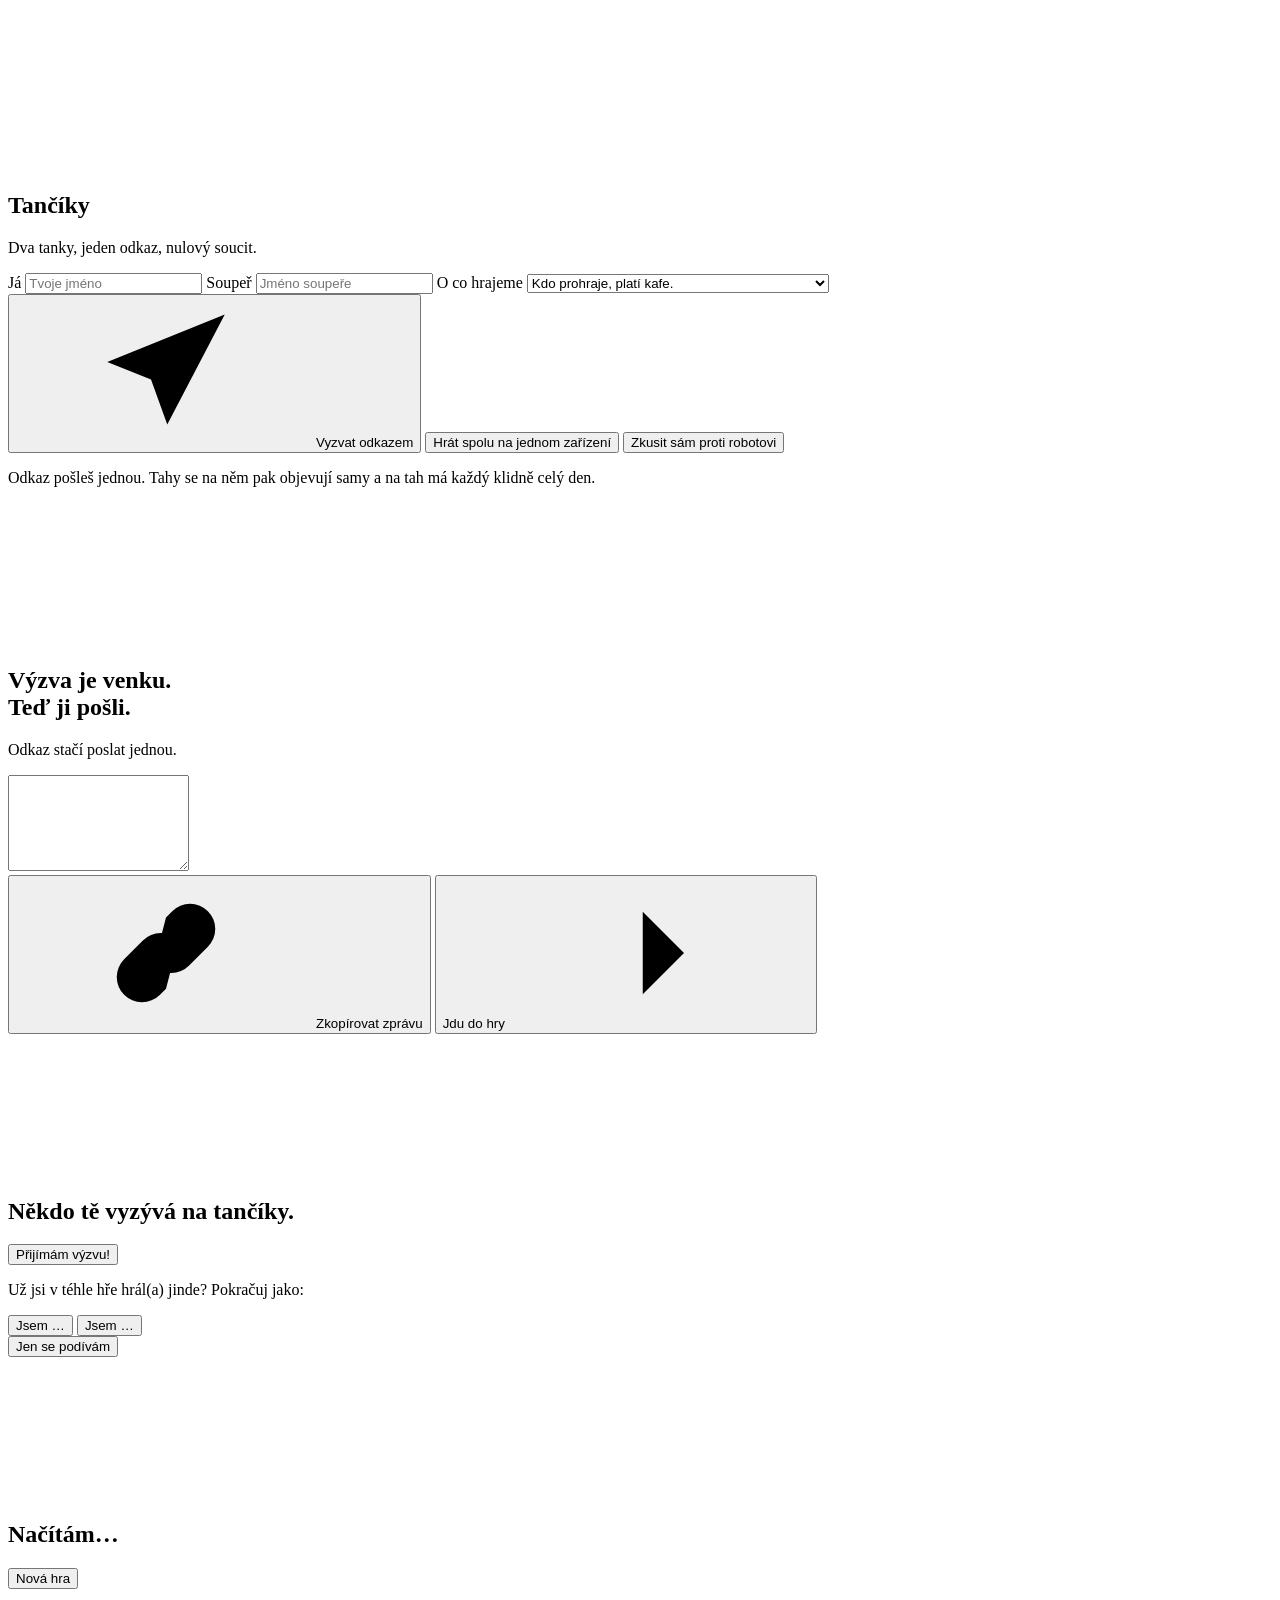
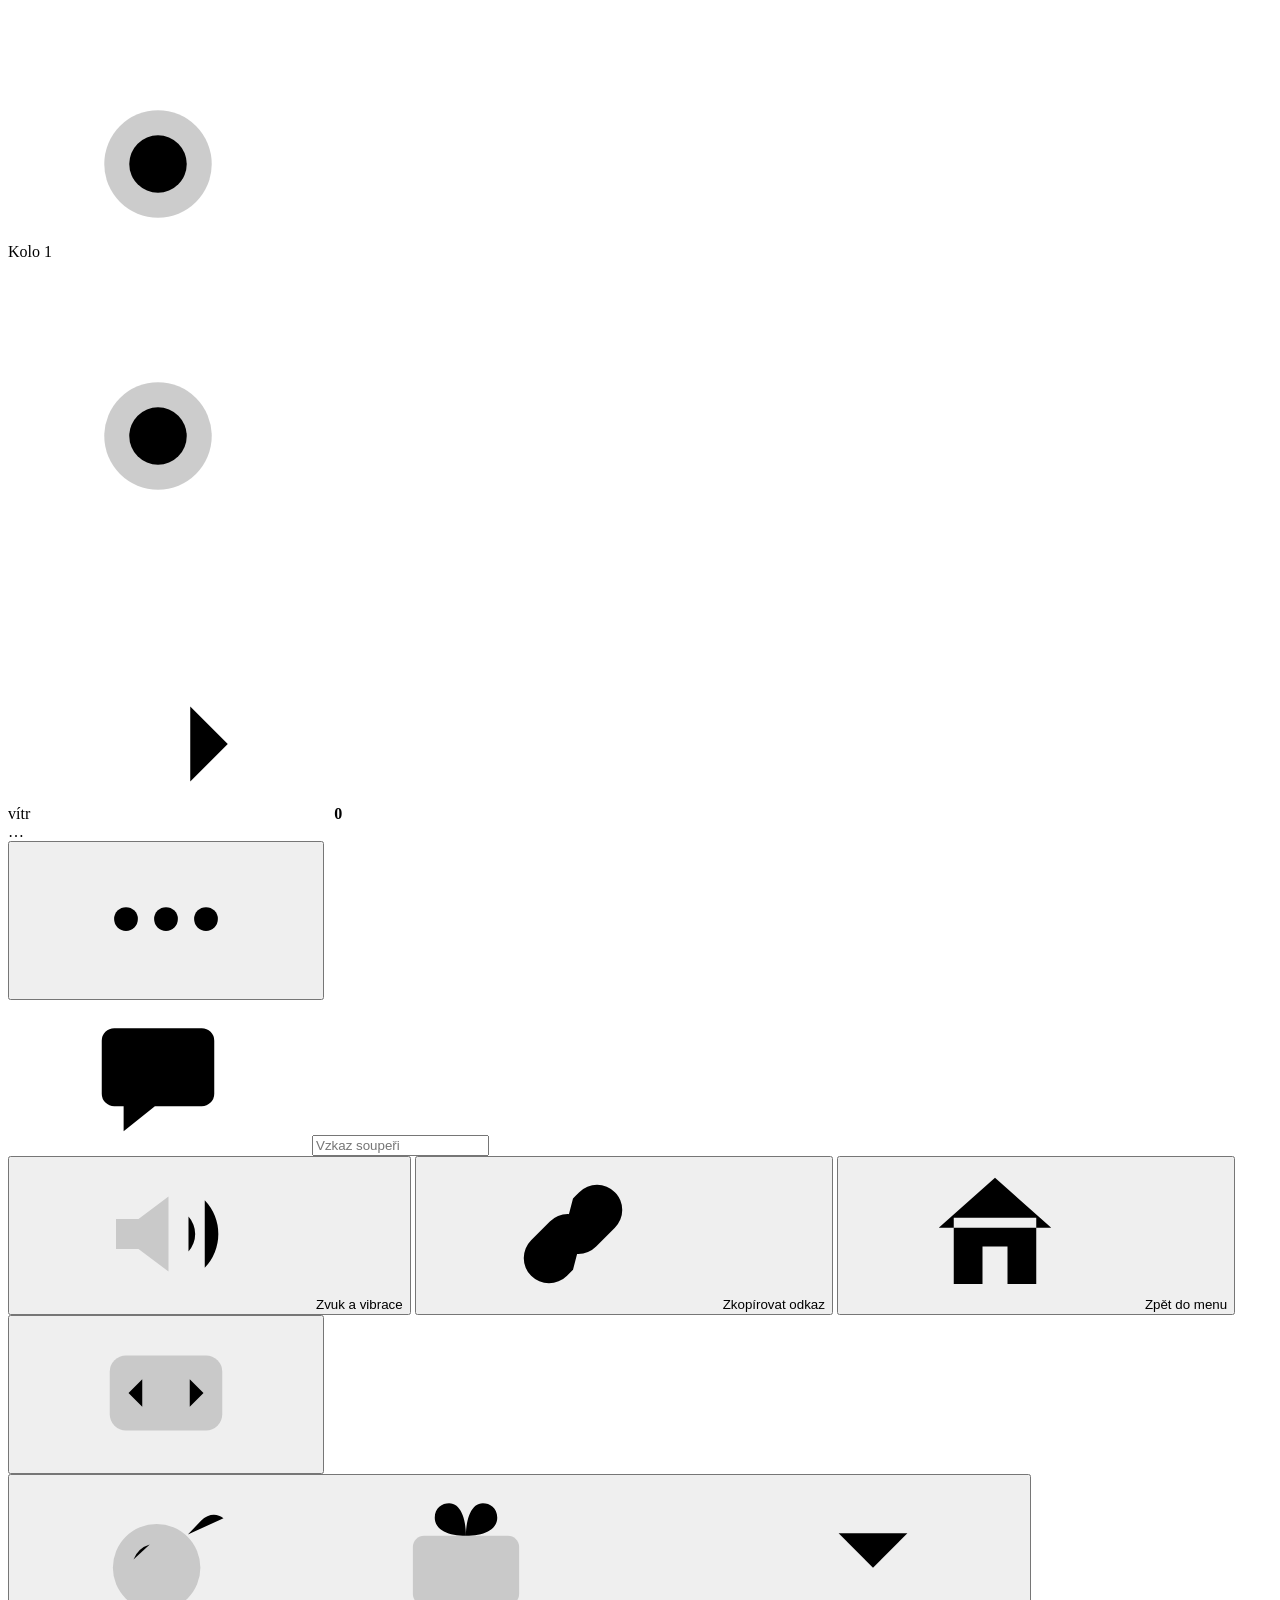
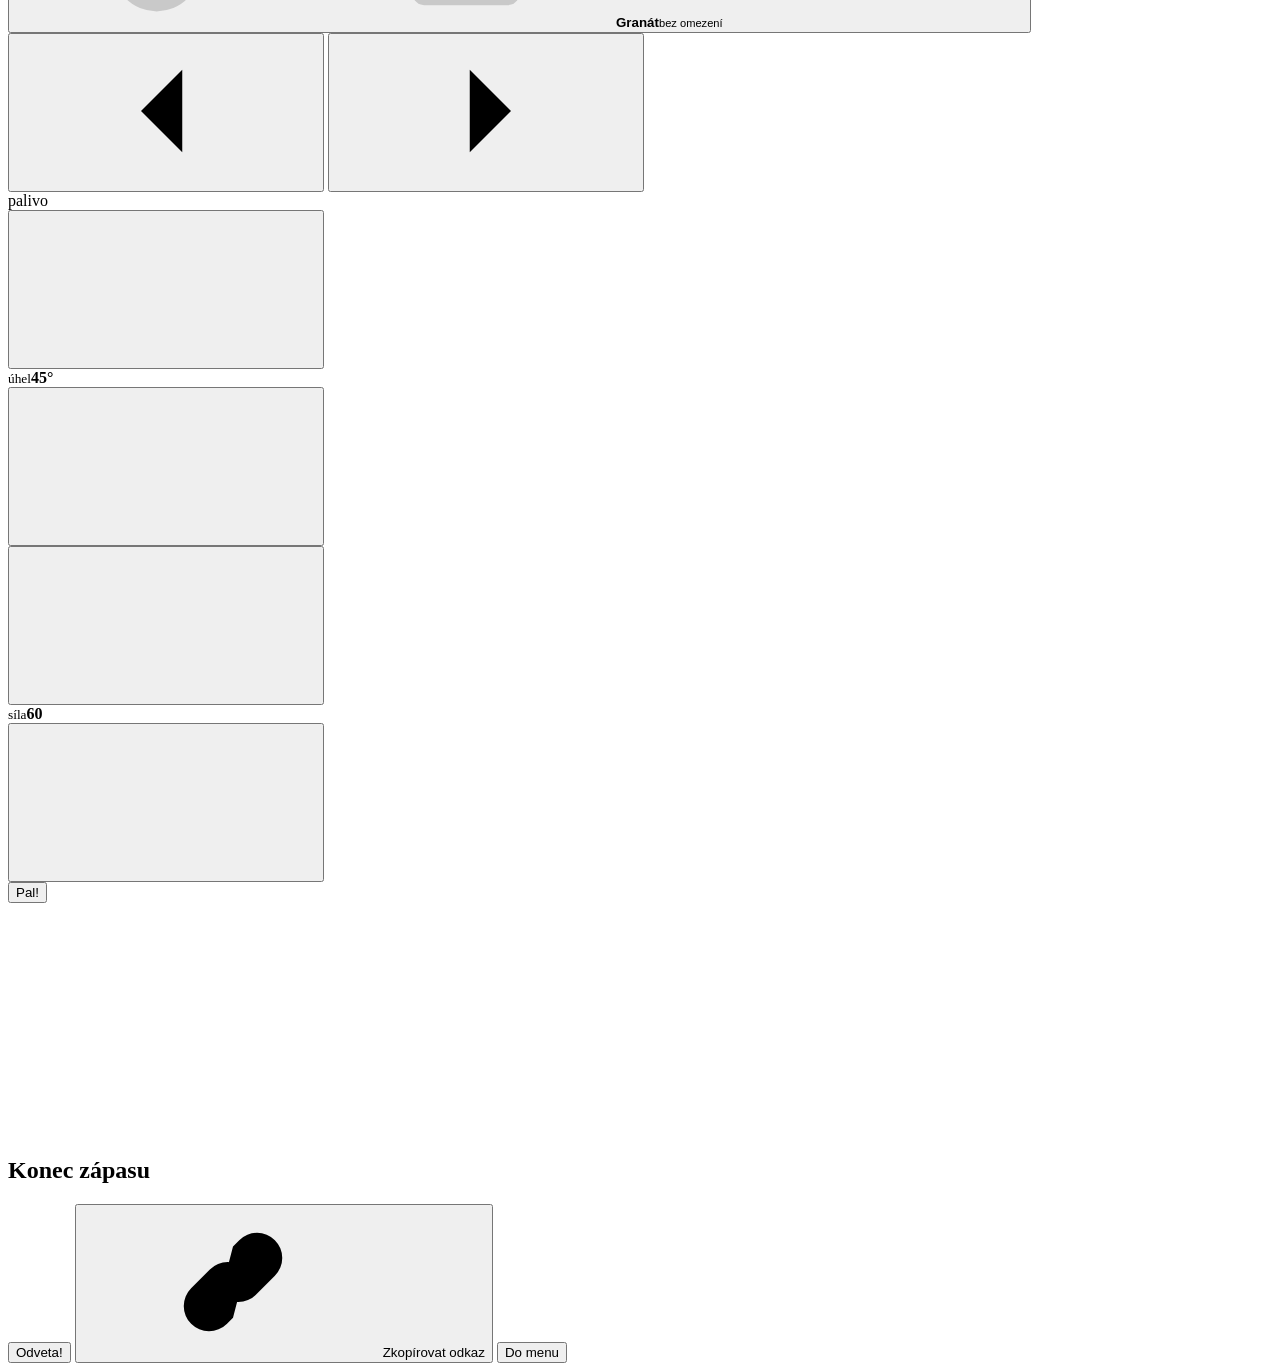
==== commit 2bd75dd8: "Tančíky: trénink proti robotovi (Zkusit sám, #solo), test sóla" ====
--- a/src/index.src.html
+++ b/src/index.src.html
@@ -126,6 +126,7 @@
           <div class="actions">
             <button type="submit" class="btn primary big" id="createBtn"><svg class="ic"><use href="#i-send"/></svg>Vyzvat odkazem</button>
             <button type="button" class="btn big" id="localBtn">Hrát spolu na jednom zařízení</button>
+            <button type="button" class="linkbtn" id="soloBtn">Zkusit sám proti robotovi</button>
           </div>
           <p class="fine">Odkaz pošleš jednou. Tahy se na něm pak objevují samy a na tah má každý klidně celý den.</p>
         </form>
@@ -265,7 +266,7 @@
         </div>
 
         <div class="c-gift" id="giftRow" hidden role="radiogroup" aria-labelledby="giftTitle">
-          <div class="gift-title" id="giftTitle"><svg class="ic"><use href="#i-gift"/></svg><span>Dárek pro <b id="giftTo"></b></span></div>
+          <div class="gift-title" id="giftTitle"><svg class="ic"><use href="#i-gift"/></svg><span>Dárek · <b id="giftTo"></b></span></div>
           <div class="gift-opts" id="giftOpts"></div>
         </div>
 
@@ -317,6 +318,7 @@
           <p class="unlock" id="endUnlock" hidden></p>
           <div class="actions">
             <button type="button" class="btn primary big" id="rematchBtn">Odveta!</button>
+            <button type="button" class="btn big" id="challengeBtn" hidden><svg class="ic"><use href="#i-send"/></svg>Vyzvat soupeře</button>
             <button type="button" class="btn big" id="copyEndBtn"><svg class="ic"><use href="#i-link"/></svg>Zkopírovat odkaz</button>
             <button type="button" class="linkbtn" id="menuBtn">Do menu</button>
           </div>
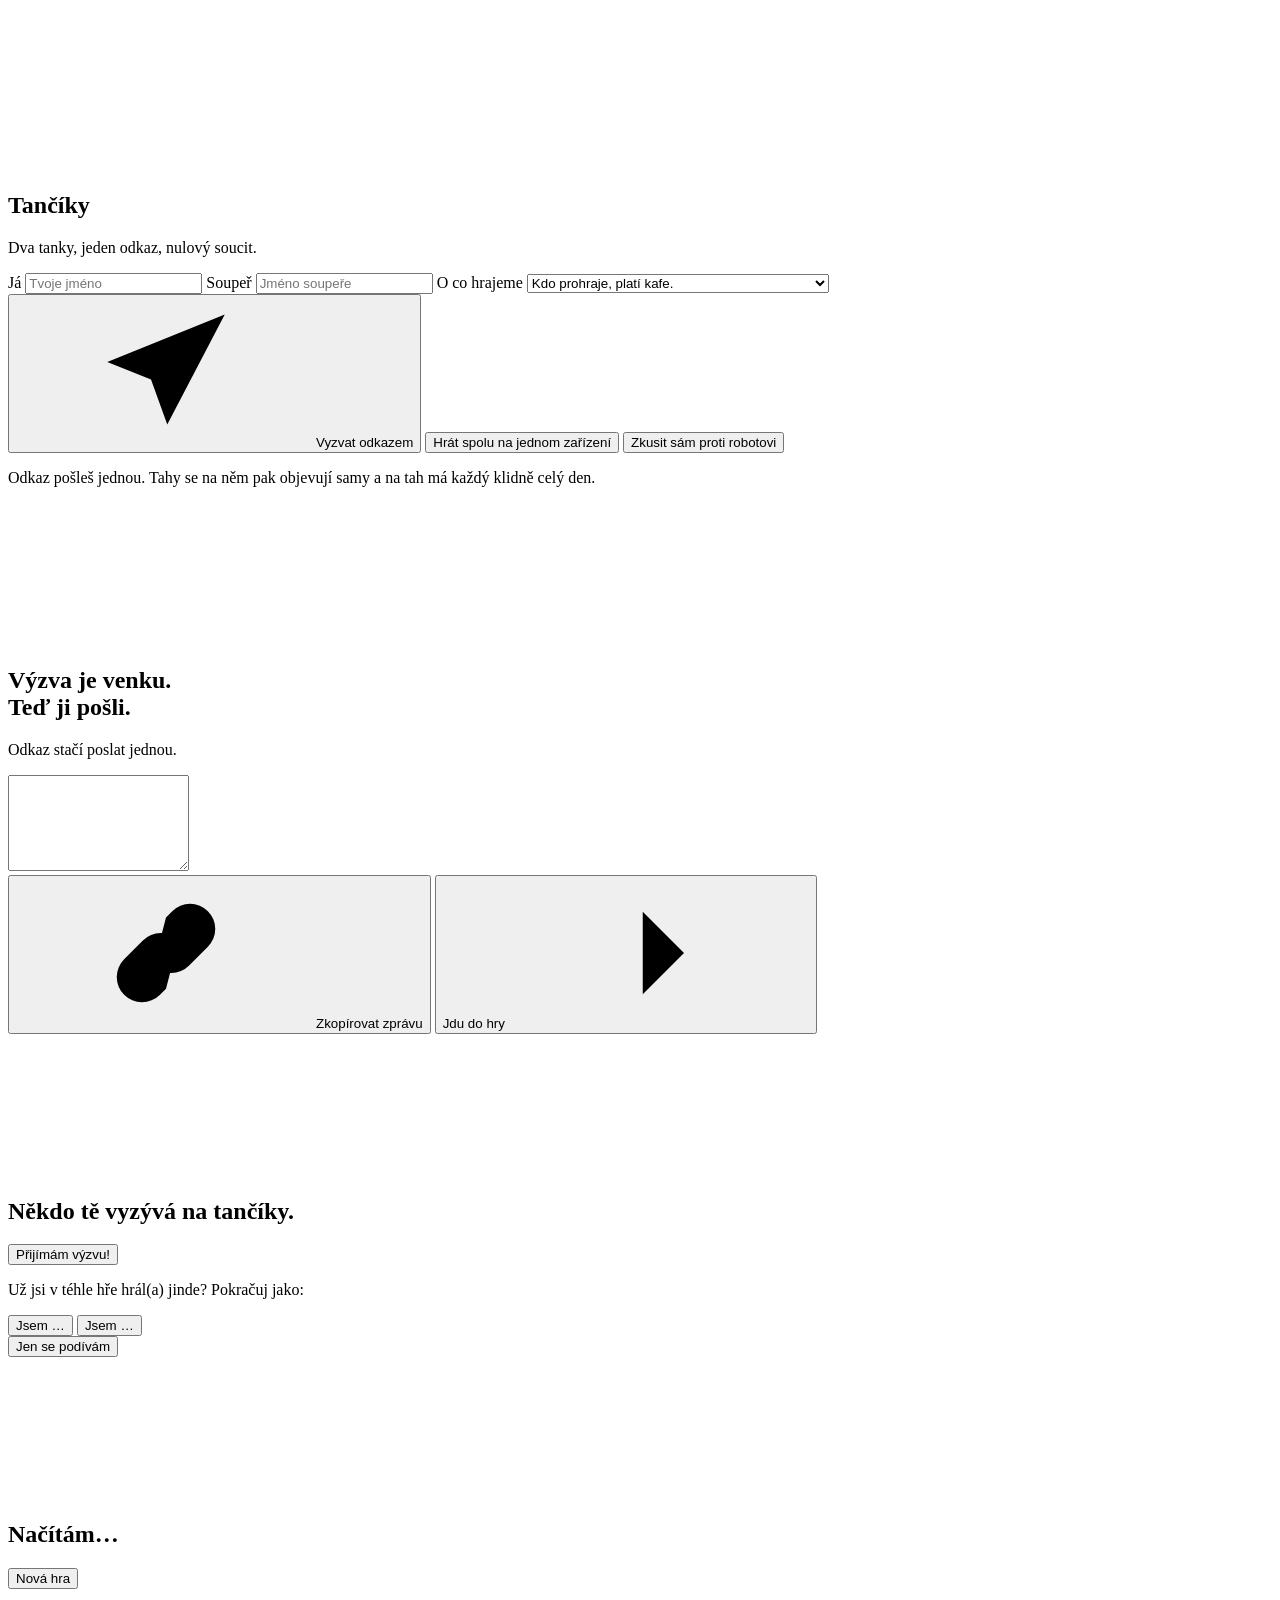
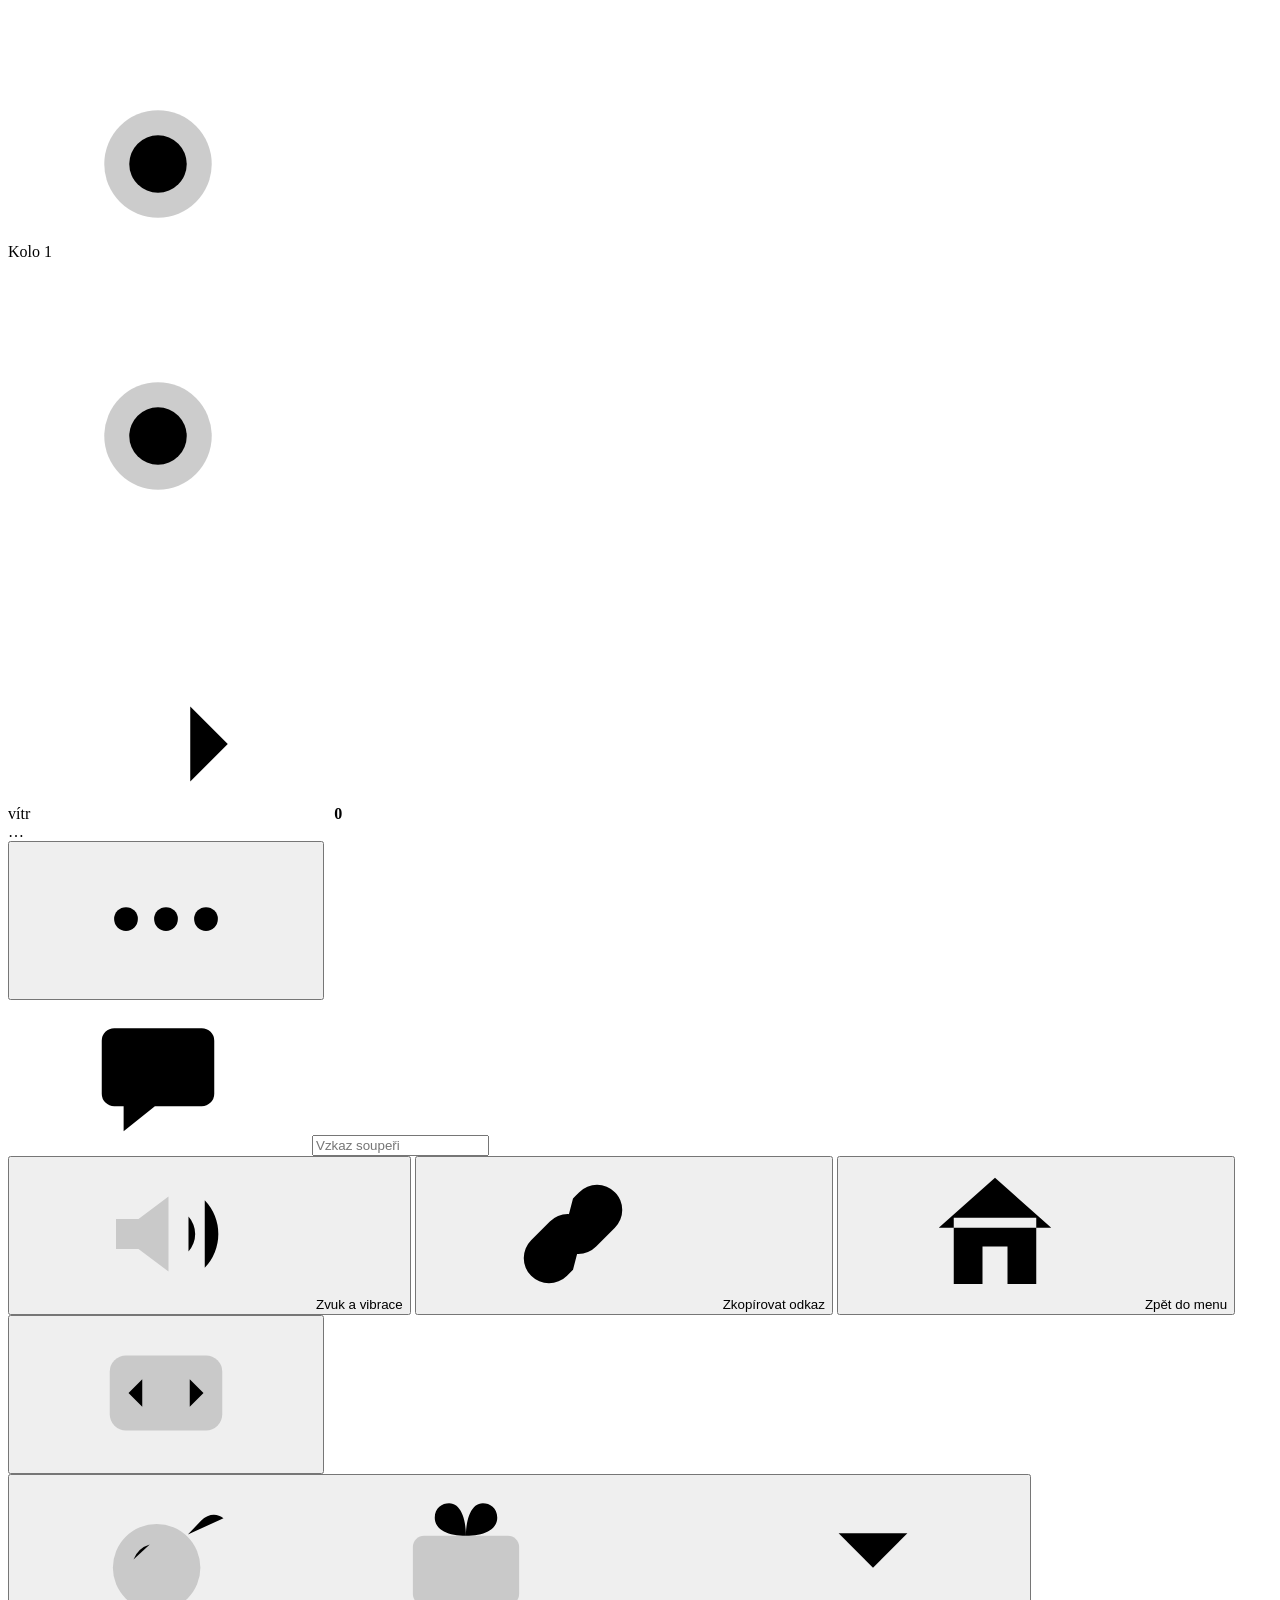
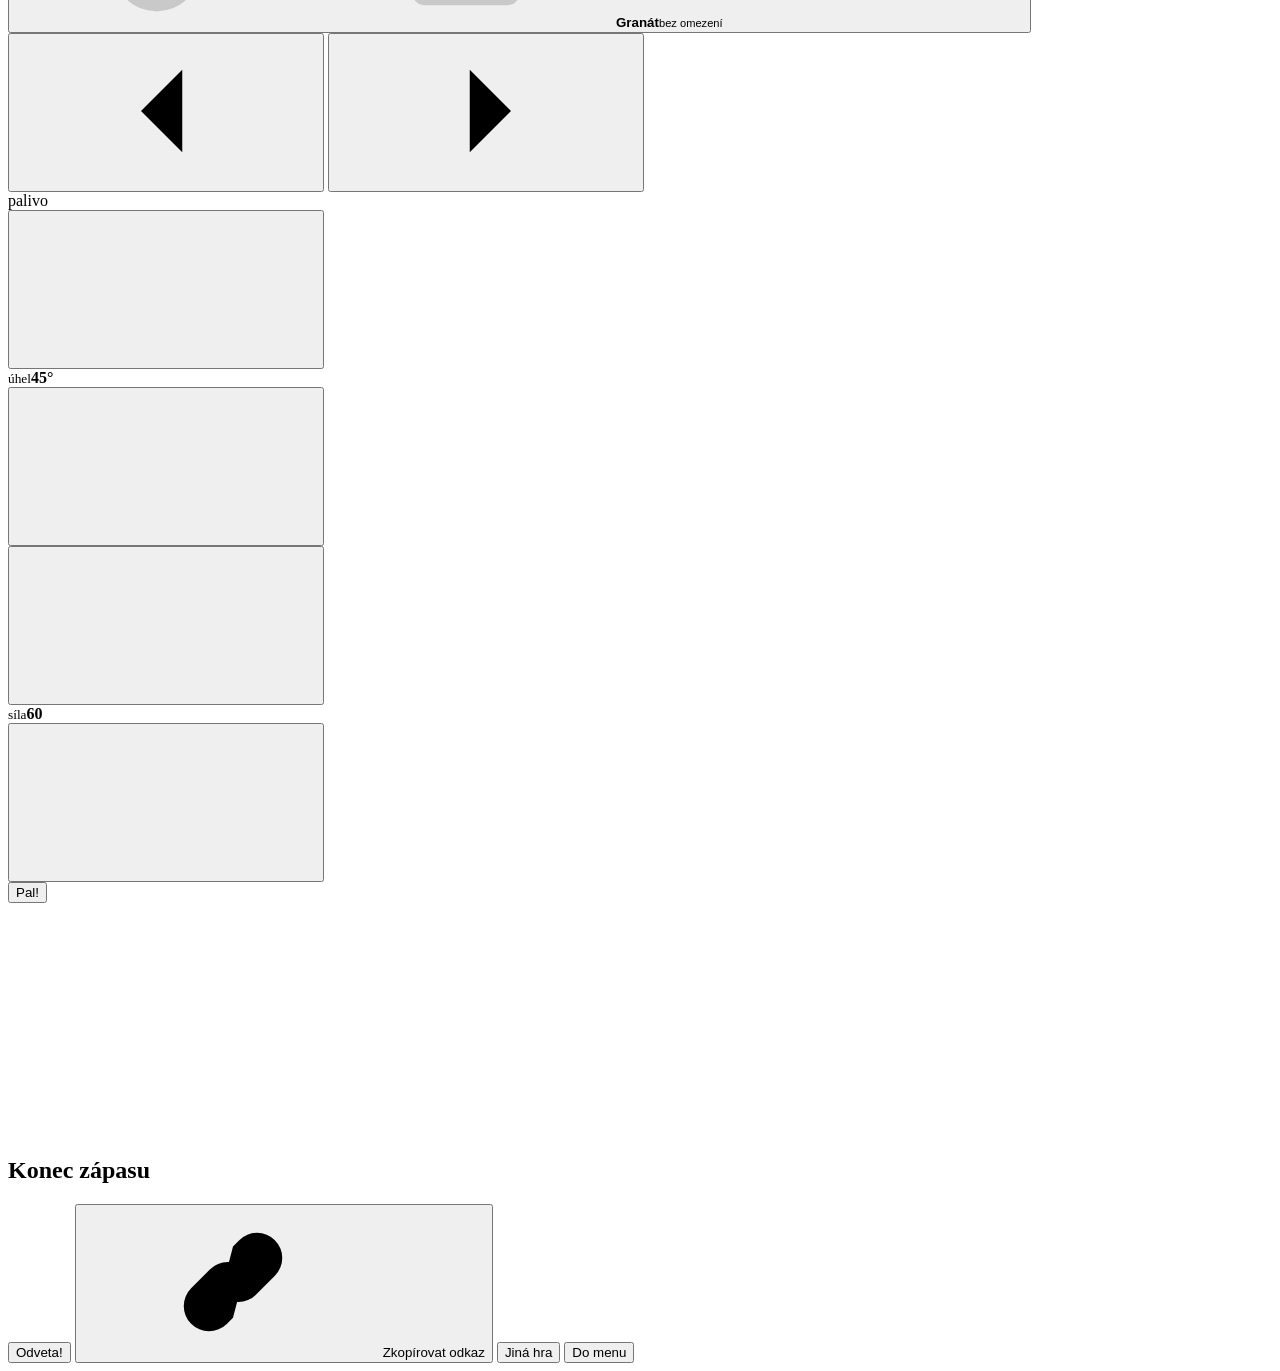
==== commit 541f9301: "Napojení na Hernu: protokol v1 (meta, #herna, stav, výsledek, Jiná hra), test tests/herna.cjs" ====
--- a/src/index.src.html
+++ b/src/index.src.html
@@ -9,6 +9,7 @@
 <meta name="apple-mobile-web-app-status-bar-style" content="default">
 <meta name="apple-mobile-web-app-title" content="Tančíky">
 <meta name="format-detection" content="telephone=no">
+<meta name="herna-protokol" content="1">
 <meta name="description" content="Tančíky: tahová tanková přestřelka pro dva na jednom odkazu.">
 <title>Tančíky</title>
 <link rel="preconnect" href="https://fonts.googleapis.com">
@@ -320,6 +321,7 @@
             <button type="button" class="btn primary big" id="rematchBtn">Odveta!</button>
             <button type="button" class="btn big" id="challengeBtn" hidden><svg class="ic"><use href="#i-send"/></svg>Vyzvat soupeře</button>
             <button type="button" class="btn big" id="copyEndBtn"><svg class="ic"><use href="#i-link"/></svg>Zkopírovat odkaz</button>
+            <button type="button" class="btn big" id="otherGameBtn">Jiná hra</button>
             <button type="button" class="linkbtn" id="menuBtn">Do menu</button>
           </div>
         </div>
